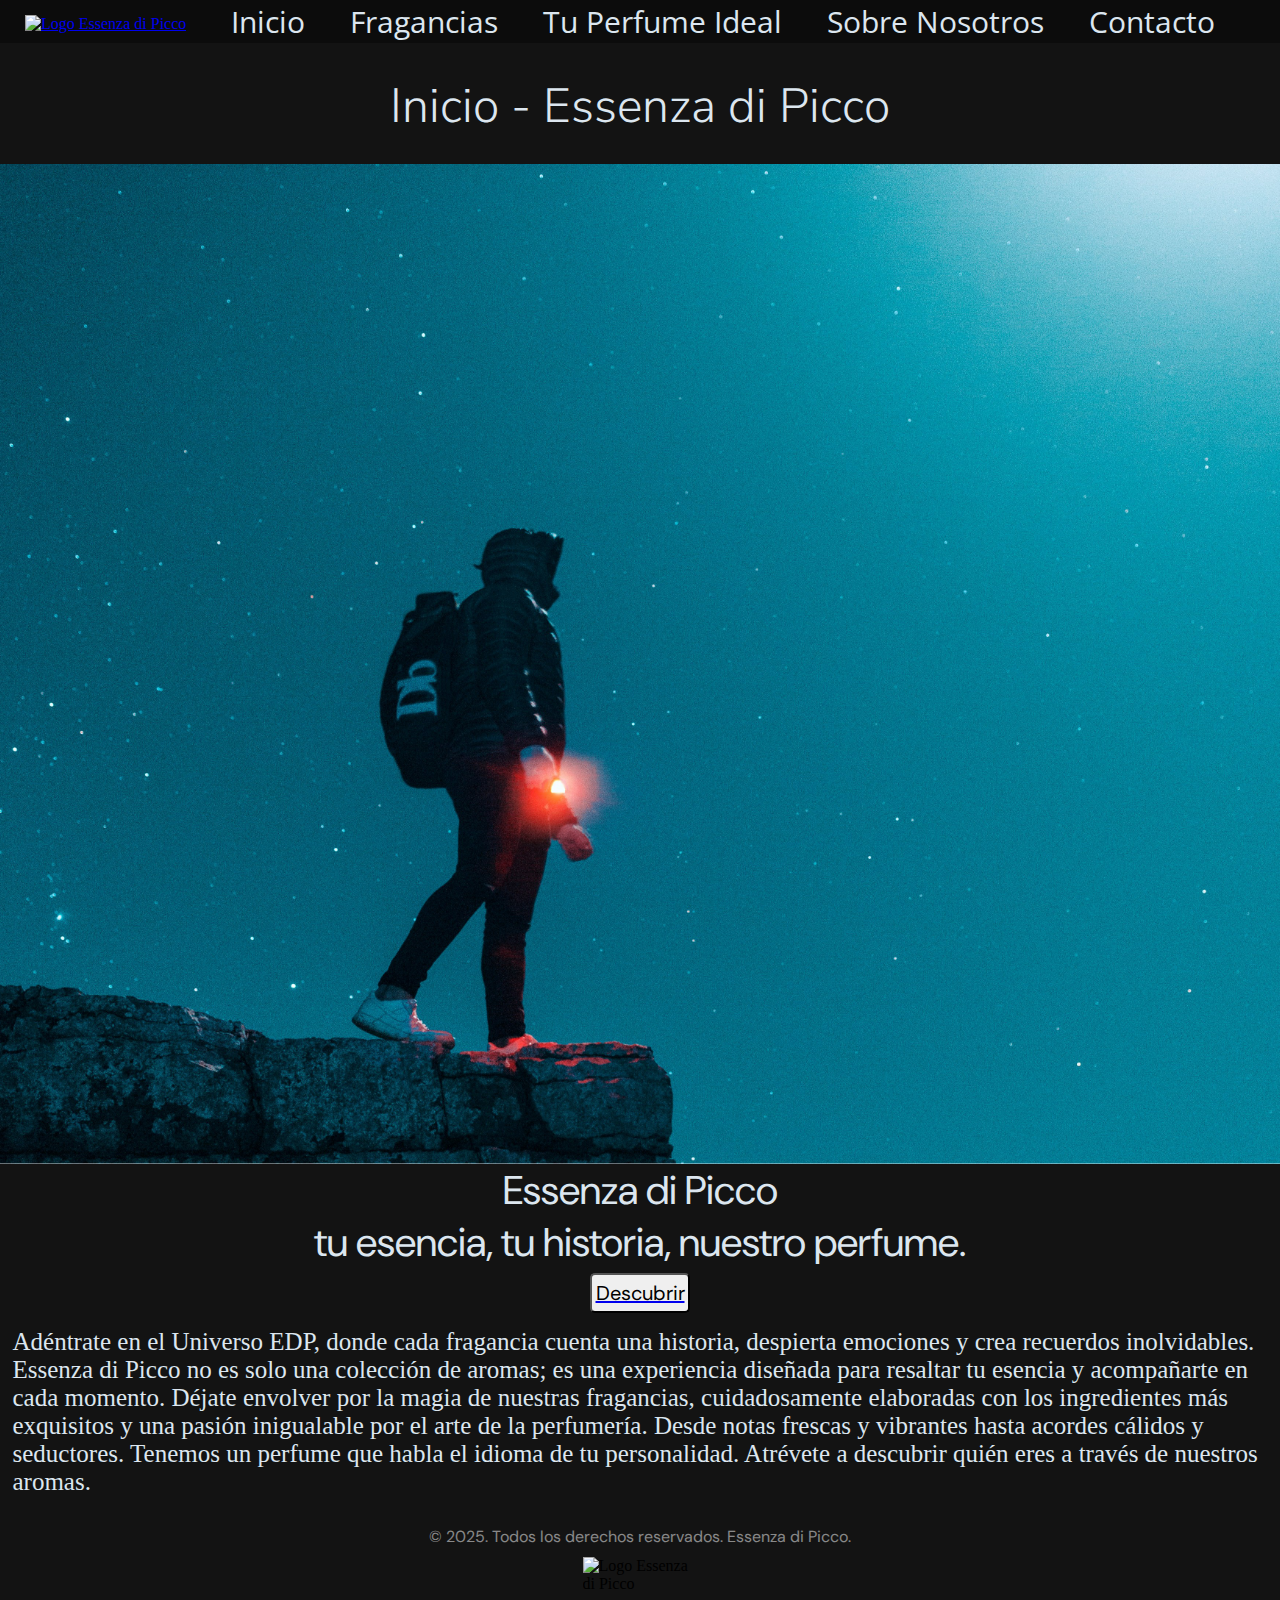
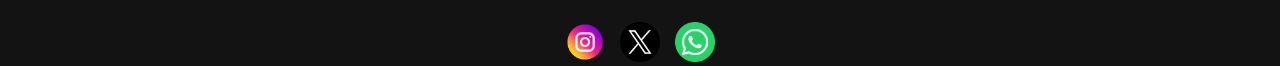
==== index.html @ 753be373 "Primer commit para comenzar a trabajar con Git y GitHub" ====
<!DOCTYPE html>
<html lang="en">
<head>
    <meta charset="UTF-8">
    <meta name="viewport" content="width=device-width, initial-scale=1.0">
    <!--CSS-->
    <link rel="stylesheet" href="./styles/style.css">
    <title>Essenza di Picco - Inicio</title>
</head>

<body>
    <header>
        <a href="index.html">
            <img class="brand-logo" src="../assets/logo.png" alt="Logo Essenza di Picco">
        </a>
        <nav class="navbar">
            <ul>
                <li class="nav-li">
                    <a class="nav-link" href="index.html">Inicio</a>
                </li>
                <li class="nav-li">
                    <a class="nav-link" href="../pages/fragancias.html">Fragancias</a>
                </li>
                <li class="nav-li">
                    <a class="nav-link" href="../pages/tu-perfume-ideal.html">Tu Perfume Ideal</a>
                </li>
                <li class="nav-li">
                    <a class="nav-link" href="../pages/sobre-nosotros.html">Sobre Nosotros</a>
                </li>
                <li class="nav-li">
                    <a class="nav-link" href="../pages/contacto.html">Contacto</a>
                </li>
            </ul>
        </nav>
    </header>

    <main>
        <h1 class="h1-inicio">
            Inicio - Essenza di Picco
        </h1>
        <section class="img-container-inicio">
            <img class="img-inicio" src="../assets/aventura.JPG" alt="Persona parada sobre una piedra mirando hacia el cielo">
        </section>
        <section class="container-sobreimagen-inicio">
            <p class="parrafo-imagen">
                Essenza di Picco
            </p>
            <p class="parrafo-imagen">
                tu esencia, tu historia, nuestro perfume.
            </p>
            <a href="../pages/fragancias.html">
                <button class="boton-inicio">Descubrir</button>
            </a>
            <p class="parrafo-inicio">
                Adéntrate en el Universo EDP, donde cada fragancia cuenta una historia, despierta emociones y crea recuerdos inolvidables. Essenza di Picco no es solo una colección de aromas; es una experiencia diseñada para resaltar tu esencia y acompañarte en cada momento.
                Déjate envolver por la magia de nuestras fragancias, cuidadosamente elaboradas con los ingredientes más exquisitos y una pasión inigualable por el arte de la perfumería. Desde notas frescas y vibrantes hasta acordes cálidos y seductores. Tenemos un perfume que habla el idioma de tu personalidad.
                Atrévete a descubrir quién eres a través de nuestros aromas.
            </p>
        </section>
    </main>
    <footer>
        <p class="parrafo-footer">
            © 2025. Todos los derechos reservados. Essenza di Picco.
        </p>
        <img class="brand-logo-footer" src="./assets/logo.png" alt="Logo Essenza di Picco">
        <section class="container-logos-redes">
            <a href="https://instagram.com">
                <img class="redes-footer" src="./assets/instagram.png" alt="Logo Instagram">
            </a>
            <a href="https://x.com">
                <img class="redes-footer" src="./assets/x.png" alt="Logo X">
            </a>
            <a href="https://whatsapp.com">
                <img class="redes-footer" src="./assets/whatsapp.png" alt="Logo WhatsApp">
            </a>
        </section>
    </footer>
</body>

</html>
---- styles/style.css ----
/* Google Fonts - Open Sans */
/* font-family: "Open Sans", serif; */
@import url('https://fonts.googleapis.com/css2?family=Open+Sans:ital,wght@0,300..800;1,300..800&display=swap');

/* Google Fonts - Montserrat*/
/* font-family: "Montserrat", serif; */
@import url('https://fonts.googleapis.com/css2?family=Montserrat:ital,wght@0,100..900;1,100..900&display=swap');

/* Google Fonts - DM Sans */
/* font-family: "DM Sans", serif; */ 
@import url('https://fonts.googleapis.com/css2?family=DM+Sans:ital,opsz,wght@0,9..40,100..1000;1,9..40,100..1000&display=swap');

/* Google Fonts - Nunito Sans */
/* font-family: "Nunito Sans", serif; */
@import url('https://fonts.googleapis.com/css2?family=Nunito+Sans:ital,opsz,wght@0,6..12,200..1000;1,6..12,200..1000&display=swap');

/* Google Fonts - Alumni Sans Pinstripe Static */
/* font-family: "Alumni Sans Pinstripe", serif; */
@import url('https://fonts.googleapis.com/css2?family=Alumni+Sans+Pinstripe:ital@0;1&display=swap');

/* Google Fonts - Roboto Mono*/
/* font-family: "Roboto Mono", serif; */
@import url('https://fonts.googleapis.com/css2?family=Roboto+Mono:ital,wght@0,100..700;1,100..700&display=swap');


* {
    margin: 0;
    padding: 0;
}

.nav-li {
    list-style: none;
}

.nav-link{
    display: inline-block;
    margin-right: 20px;
    text-decoration: none;
    color:#dce6ef
    
}

body {
    background-color: #131313;
}

h1 {
    font-family: "Nunito Sans", serif;
    font-size: 48px;
    font-weight: 300;
}

.brand-logo {
    width: 180px;
    height: 75px;
    margin-top: 15px;
    margin-left: 25px;
    margin-bottom: 10px;
}

/* INICIO */

.h1-inicio {
    text-align: center;
    margin-top: 30px;
}

.img-inicio {
text-align: center;
    width: 1600px;
    height: 1000px;
    margin-top: 25px;

}

.img-container-inicio {
    display: flex;
    align-items: center;
    justify-content: center;
}

.parrafo-inicio {
    font-size: 25px;
    margin-top: 15px;
    margin-left: 25px;
    width: 100%;
    text-align: left;
}

.parrafo-imagen {
    font-family: "DM Sans", serif;
    font-size: 40px;
}

.boton-inicio {
    display: flex;
    justify-content: center;
    width: 100px;
    padding: 5px 10px;
    margin-top: 5px;
    border-radius: 5px;
    cursor: pointer;
    font-family: "DM Sans", serif;
    font-size: 20px;
}

.container-sobreimagen-inicio {
    display: flex;
    flex-direction: column;
    align-items: center;
    text-align: center;
}

.parrafo-footer {
    color:#ffffff83;
    font-family: "DM Sans", serif;
    font-size: 16px;
}


/* FRAGANCIAS */
.h1-fragancias {
    text-align: center;
    margin-top: 25px;

}

.h2-fragancias {
    font-family: "Nunito Sans", serif;
    font-size: 40px;
    margin-top: 25px;

}

.h3-fragancias {
    font-family: "Nunito Sans", serif;
    font-size: 32px;
    margin-top: 30px;

}

.h3-nombres-perfumes {
    font-family: "Roboto", serif;
    font-style: italic;
    font-size: 32px;
    margin-top: 15px;

}

.p-fragancias {
    font-size: 24px;
    margin-top: 5px;
}

.container-texto-fragancias {
    display: flex;
    flex-direction: column;
    margin-left: 15px;
}

.flyer-fragancias{
    height: 800px;
    width: 500px;
}
.img-perfume {
    height: 500px;
    width: 400px;

}

.container-img-fragancias{
    display: flex;
    flex-direction: row;
    justify-content: center;
    align-items: center;
    margin-top: 35px;
    gap: 10px;
}

/* SOBRE NOSOTROS */
.img-sobre-nosotros {
    height: 400px;
    width: 500px;
}

.h-sobre-nosotros {
    font-family: "Alumni Sans Pinstripe", serif;
    font-size: 48px;
    font-weight: 600;
}

.p-sobre-nosotros {
    font-family: "Roboto Mono", serif;
    font-size: 24px;
}

.container-sobre-nosotros {
    display: flex;
    flex-direction: row;
    justify-content: space-around;
    /* border: 1px solid blue; */
    margin-top: 200px;

}

.container2-sobre-nosotros {
    display: flex;
    flex-direction: column;
    width: 800px;
    justify-content: center;
    /* border: 1px solid red; */
    }

/* TU PERFUME IDEAL */
.img-perfume-ideal {
    height: 450px;
    width: 700px;
}

.h-perfume-ideal {
    font-family: "DM Sans", serif;
}

.form-perfume-ideal {
    font-family: "Open Sans", serif;
    font-size: 20px;
}

.boton-perfume-ideal {
    font-family: "DM Sans", serif;
    font-size: 28px;
}

/* CONTACTO */

.h1-contacto {
    font-size: 32px;
    font-family: "Open Sans", serif;
    font-weight: 400;
    margin-top: 15px;
    margin-bottom: 20px;
}

.form-contacto {
    display: flex;
    flex-direction: column;
    align-items: center;
    gap: 15px;
    font-family: "Open Sans", serif;
    font-size: 28px;
}

.input-form-contacto {
    display: inline-block;
    margin-top: 1px;
    width: 100%;
    font-size: 20px;
}

.boton-form-contacto {
    font-family: "DM Sans", serif;
    font-size: 24px;
    width: 400px;
    padding: 5px 10px;
    margin-top: 10px;
    border-radius: 5px;
    cursor: pointer;
}

.container {
    display: flex;
    flex-direction: column;
    justify-content: center;
    align-items: left;
    width: 1000px;
}

/* -- */

.redes-footer {
    width: 40px;
    height: 40px;
}

footer {
    display: flex;
    flex-direction: column;
    justify-content: center;
    align-items: center;
    margin-top: 30px;
}

.brand-logo-footer {
    margin-top: 10px;
    margin-bottom: 15px;
    width: 115px;
    height: 50px;
}


.container-logos-redes {
    display: flex;
    flex-direction: row;
    gap: 15px;
}

header {
    display: flex;
    justify-content: center;
    width: 100%;
    background-color: #0c0c0c;
    /* border: 2px solid blue; */

}

.navbar {
    flex: 1;
    display: flex;
    flex-direction: row;
    justify-content: center;
    font-family: "Open Sans", serif;
    font-size: 30px;
    /* border: 2px solid white; */
}

.navbar ul {
    display: flex;
    flex-direction: row;
    justify-content: center;
    align-items: center;
    padding: 0;
    margin: 0;
    gap: 25px;
    /* border: 2px solid red; */
}

main {
    color: #dce6ef;
}

/* .img-container {
    display: flex;
    align-items: center;
    gap: 10px;
} */
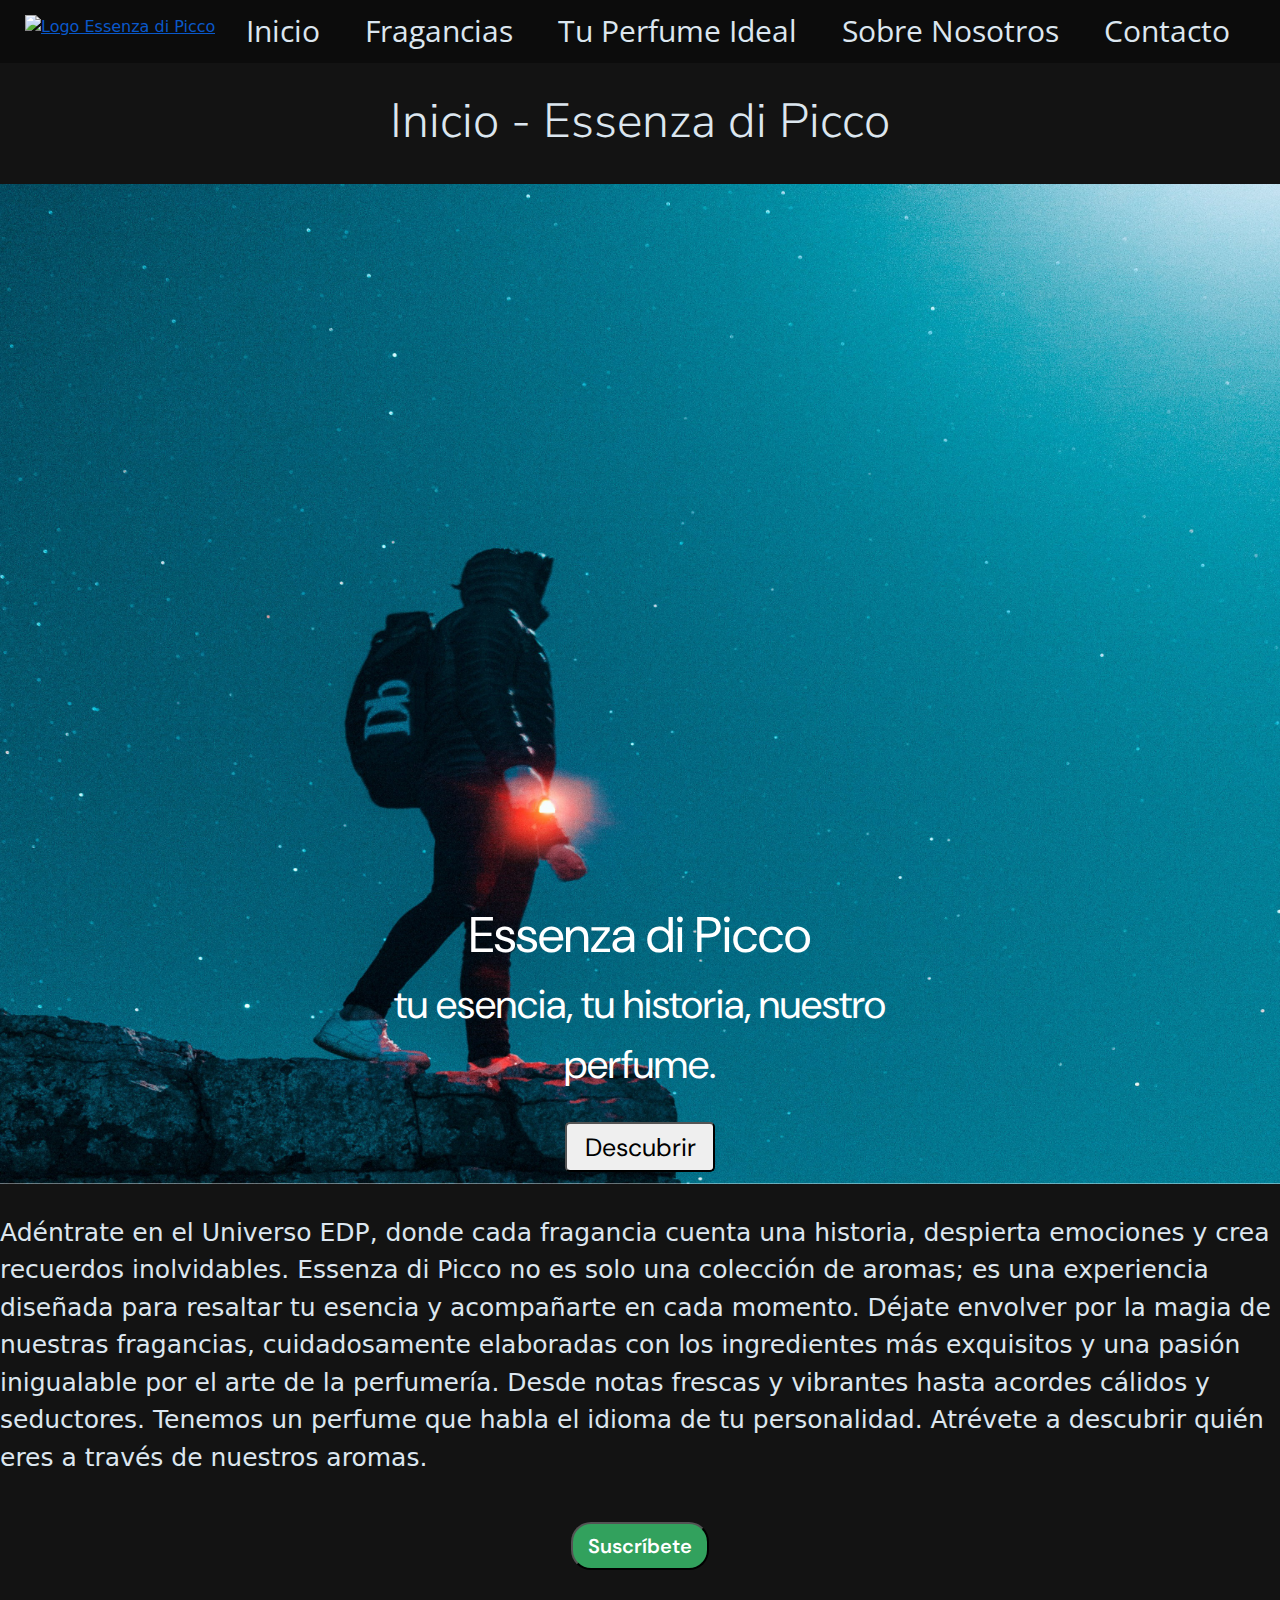
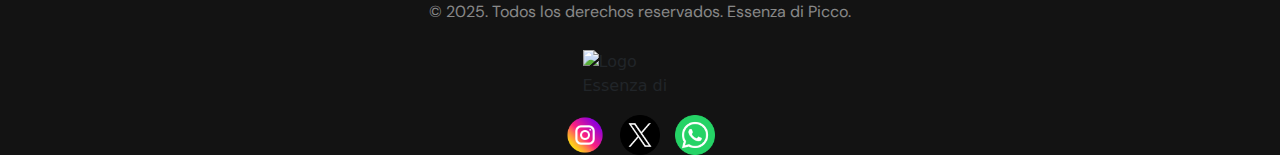
==== commit 1b3ef8f5: "Acomodé el formulario de Contacto. Corregí detalles en Inicio. Vinculé Bootstrap y agregué component" ====
--- a/index.html
+++ b/index.html
@@ -3,6 +3,8 @@
 <head>
     <meta charset="UTF-8">
     <meta name="viewport" content="width=device-width, initial-scale=1.0">
+    <!-- BOOTSTRAP -->
+    <link href="https://cdn.jsdelivr.net/npm/bootstrap@5.3.3/dist/css/bootstrap.min.css" rel="stylesheet" integrity="sha384-QWTKZyjpPEjISv5WaRU9OFeRpok6YctnYmDr5pNlyT2bRjXh0JMhjY6hW+ALEwIH" crossorigin="anonymous">
     <!--CSS-->
     <link rel="stylesheet" href="./styles/style.css">
     <title>Essenza di Picco - Inicio</title>
@@ -13,7 +15,7 @@
         <a href="index.html">
             <img class="brand-logo" src="../assets/logo.png" alt="Logo Essenza di Picco">
         </a>
-        <nav class="navbar">
+        <nav class="navbar nav-underline">
             <ul>
                 <li class="nav-li">
                     <a class="nav-link" href="index.html">Inicio</a>
@@ -35,17 +37,16 @@
     </header>
 
     <main>
+        
         <h1 class="h1-inicio">
             Inicio - Essenza di Picco
         </h1>
         <section class="img-container-inicio">
             <img class="img-inicio" src="../assets/aventura.JPG" alt="Persona parada sobre una piedra mirando hacia el cielo">
-        </section>
-        <section class="container-sobreimagen-inicio">
-            <p class="parrafo-imagen">
+            <p class="parrafo1-imagen">
                 Essenza di Picco
             </p>
-            <p class="parrafo-imagen">
+            <p class="parrafo2-imagen">
                 tu esencia, tu historia, nuestro perfume.
             </p>
             <a href="../pages/fragancias.html">
@@ -56,6 +57,31 @@
                 Déjate envolver por la magia de nuestras fragancias, cuidadosamente elaboradas con los ingredientes más exquisitos y una pasión inigualable por el arte de la perfumería. Desde notas frescas y vibrantes hasta acordes cálidos y seductores. Tenemos un perfume que habla el idioma de tu personalidad.
                 Atrévete a descubrir quién eres a través de nuestros aromas.
             </p>
+            
+            <button type="button" class="btn-propio-inicio" data-bs-toggle="modal" data-bs-target="#exampleModal" data-bs-whatever="@mdo">Suscríbete</button>
+            <div class="modal fade" id="exampleModal" tabindex="-1" aria-labelledby="exampleModalLabel" aria-hidden="true">
+            <div class="modal-dialog">
+                <div class="modal-content">
+                <div class="modal-header">
+                    <h1 class="modal-title-propio fs-5" id="exampleModalLabel">¿Quieres estar al tanto de las novedades?</h1>
+                    <button type="button" class="btn-close" data-bs-dismiss="modal" aria-label="Close"></button>
+                </div>
+                <div class="modal-body-propio">
+                    <form>
+                    <div class="mb-3">
+                        <label for="recipient-name" class="col-form-label">Introduce tu e-mail:</label>
+                        <input type="email" class="form-control" id="recipient-name" placeholder="E-mail">
+                    </div>
+                    </form>
+                </div>
+                <div class="modal-footer">
+                    <button type="button" class="btn-propio-inicio secundario" data-bs-dismiss="modal">Cancelar</button>
+                    <button type="button" class="btn-propio-inicio">Enviar</button>
+                </div>
+                </div>
+            </div>
+            </div>
+
         </section>
     </main>
     <footer>
@@ -75,6 +101,9 @@
             </a>
         </section>
     </footer>
+
+    <!-- BOOTSTRAP JS -->
+    <script src="https://cdn.jsdelivr.net/npm/bootstrap@5.3.3/dist/js/bootstrap.bundle.min.js" integrity="sha384-YvpcrYf0tY3lHB60NNkmXc5s9fDVZLESaAA55NDzOxhy9GkcIdslK1eN7N6jIeHz" crossorigin="anonymous"></script>
 </body>
 
 </html>--- a/styles/style.css
+++ b/styles/style.css
@@ -37,8 +37,11 @@
     display: inline-block;
     margin-right: 20px;
     text-decoration: none;
-    color:#dce6ef
-    
+    color:#dce6ef;
+}
+
+.nav-link:hover{
+    color: #ffffff83;
 }
 
 body {
@@ -67,42 +70,87 @@
 }
 
 .img-inicio {
-text-align: center;
+    text-align: center;
     width: 1600px;
     height: 1000px;
     margin-top: 25px;
-
 }
 
 .img-container-inicio {
     display: flex;
-    align-items: center;
-    justify-content: center;
+    flex-direction: column;
+    position: relative;
+    align-items: center;
+    justify-content: center;
+    text-align: center;
+    width: 100%;
+    max-width: 1600px;
+    margin: 0 auto;
 }
 
 .parrafo-inicio {
     font-size: 25px;
-    margin-top: 15px;
-    margin-left: 25px;
+    margin-top: 30px;
+    /* margin-left: 25px; */
     width: 100%;
     text-align: left;
 }
 
-.parrafo-imagen {
+.parrafo1-imagen {
+    font-family: "DM Sans", serif;
+    font-size: 50px;
+    position: absolute;
+    top: 55%;
+    left: 50%;
+    transform: translate(-50%, -50%);
+    color:#ffffff;
+    text-align: center;
+}
+
+.parrafo2-imagen {
     font-family: "DM Sans", serif;
     font-size: 40px;
+    position: absolute;
+    top: 62%;
+    left: 50%;
+    transform: translate(-50%, -50%);
+    color:#ffffff;
+    text-align: center;
 }
 
 .boton-inicio {
     display: flex;
     justify-content: center;
-    width: 100px;
-    padding: 5px 10px;
-    margin-top: 5px;
+    width: 150px;
+    height: 50px;
+    padding: 5px 15px;
     border-radius: 5px;
     cursor: pointer;
     font-family: "DM Sans", serif;
+    font-size: 25px;
+    position: absolute;
+    top: 70%;
+    left: 50%;
+    transform: translate(-50%, -50%);
+}
+
+.btn-propio-inicio{
+    font-family: "DM Sans", serif;
     font-size: 20px;
+    font-weight: 600;
+    color: rgb(255, 255, 255);
+    margin-top: 30px;
+    padding: 7px 15px;
+    border-radius: 20px;
+    background-color: rgb(50, 161, 93);
+}
+
+.btn-propio-inicio.secundario {
+    background-color: #8b8b8b;
+}
+
+.boton-inicio:hover {
+    background-color: rgb(201, 201, 201);
 }
 
 .container-sobreimagen-inicio {
@@ -149,6 +197,7 @@
 }
 
 .p-fragancias {
+    font-family: "Montserrat", serif;
     font-size: 24px;
     margin-top: 5px;
 }
@@ -167,6 +216,25 @@
     height: 500px;
     width: 400px;
 
+}
+
+.accordion-header button {
+    background-color: #1a1a1aef !important;
+    color:#ffffff !important;
+    border: none;
+}
+
+.accordion-header button:focus {
+    box-shadow: none;
+}
+
+.accordion-item {
+    border: 3px black solid;
+}
+
+.accordion-body {
+    background-color: #000; 
+    color:#dce6ef;
 }
 
 .container-img-fragancias{
@@ -188,18 +256,19 @@
     font-family: "Alumni Sans Pinstripe", serif;
     font-size: 48px;
     font-weight: 600;
+    padding-left: 10px;
 }
 
 .p-sobre-nosotros {
     font-family: "Roboto Mono", serif;
     font-size: 24px;
+    padding-left: 10px;
 }
 
 .container-sobre-nosotros {
     display: flex;
     flex-direction: row;
     justify-content: space-around;
-    /* border: 1px solid blue; */
     margin-top: 200px;
 
 }
@@ -209,17 +278,84 @@
     flex-direction: column;
     width: 800px;
     justify-content: center;
-    /* border: 1px solid red; */
-    }
+}
+
+.card-propia-sobrenosotros {
+    border: none;
+}
+
 
 /* TU PERFUME IDEAL */
 .img-perfume-ideal {
     height: 450px;
     width: 700px;
+    margin-top: 70px;
+;}
+
+.img-container-perfumeideal {
+    text-align: center;
+}
+
+.grid-container {
+    display: grid;
+    grid-template-columns: 1fr 1fr;
+    grid-template-rows: auto;
+    grid-template-areas: 
+        "preguntas mensaje";
+    gap: 20px;
+    margin-left: 10px;
+}
+
+.preguntas {
+    display: flex;
+    flex-direction: column;
+    grid-area: preguntas;
+    font-size: 32px;
+    padding-left: 10px;
+}
+
+.opciones {
+    display: flex;
+    flex-direction: row;
+    gap: 10px;
+    align-items: center;
+    font-size: 28px;
+    margin-top: 5px;
+    margin-bottom: 10px;
+}
+
+.mensaje {
+    display: flex;
+    flex-direction: column;
+    grid-area: mensaje;
+    font-family: "Open Sans", serif;
+    font-size: 28px;
+    justify-content: center;
+    align-items: center;
+}
+
+.textarea {
+    width: 100%;
+    height: 100%;
+    font-size: 20px;
+    background-color: #1a1a1a;
+    color: #dce6ef;
+}
+
+.pregunta-textarea {
+    display: flex;
+    flex-direction: column;
+    justify-content: left;
+    gap: 10px;    
+}
+
+.checkbox:hover {
+    cursor: pointer;
 }
 
 .h-perfume-ideal {
     font-family: "DM Sans", serif;
+    margin: 15px 10px 10px 10px;
 }
 
 .form-perfume-ideal {
@@ -228,8 +364,35 @@
 }
 
 .boton-perfume-ideal {
+    margin: 30px;
     font-family: "DM Sans", serif;
     font-size: 28px;
+    width: 20%;
+    border-radius: 5px;
+    cursor: pointer;
+}
+
+.boton-perfume-ideal:hover {
+    background-color: rgb(201, 201, 201);
+}
+
+.bg-card-propio {
+    background-color: #1f1f1ffd;
+    color: #dce6ef;
+}
+
+.card-propia {
+    border: 2px solid gray;
+    border-radius: 1px;
+}
+
+.input-form-perfume-ideal {
+    display: flex;
+    flex-direction: column;
+    margin-top: 10px;
+    width: 100%;
+    font-size: 20px;
+    align-items: center;
 }
 
 /* CONTACTO */
@@ -268,12 +431,38 @@
     cursor: pointer;
 }
 
+.boton-form-contacto:hover {
+    background-color: rgb(201, 201, 201);
+}
+
 .container {
     display: flex;
     flex-direction: column;
     justify-content: center;
     align-items: left;
     width: 1000px;
+}
+
+.modal-title-propio{
+    font-family: "Open Sans", serif;
+    color: black;
+}
+
+.modal-body-propio {
+    font-family: "Open Sans", serif;
+    font-size: 20px;
+    font-weight: 100;
+    color: black;
+    padding-left: 5px;
+}
+.btn-propio{
+    font-family: "Open Sans", serif;
+    font-size: 15px;
+    font-weight: 400;
+    color: rgb(255, 255, 255);
+    padding: 7px;
+    border-radius: 5px;
+    background-color: rgb(0, 0, 0);
 }
 
 /* -- */
@@ -310,8 +499,6 @@
     justify-content: center;
     width: 100%;
     background-color: #0c0c0c;
-    /* border: 2px solid blue; */
-
 }
 
 .navbar {
@@ -321,7 +508,6 @@
     justify-content: center;
     font-family: "Open Sans", serif;
     font-size: 30px;
-    /* border: 2px solid white; */
 }
 
 .navbar ul {
@@ -332,17 +518,9 @@
     padding: 0;
     margin: 0;
     gap: 25px;
-    /* border: 2px solid red; */
 }
 
 main {
     color: #dce6ef;
 }
 
-/* .img-container {
-    display: flex;
-    align-items: center;
-    gap: 10px;
-} */
-
-
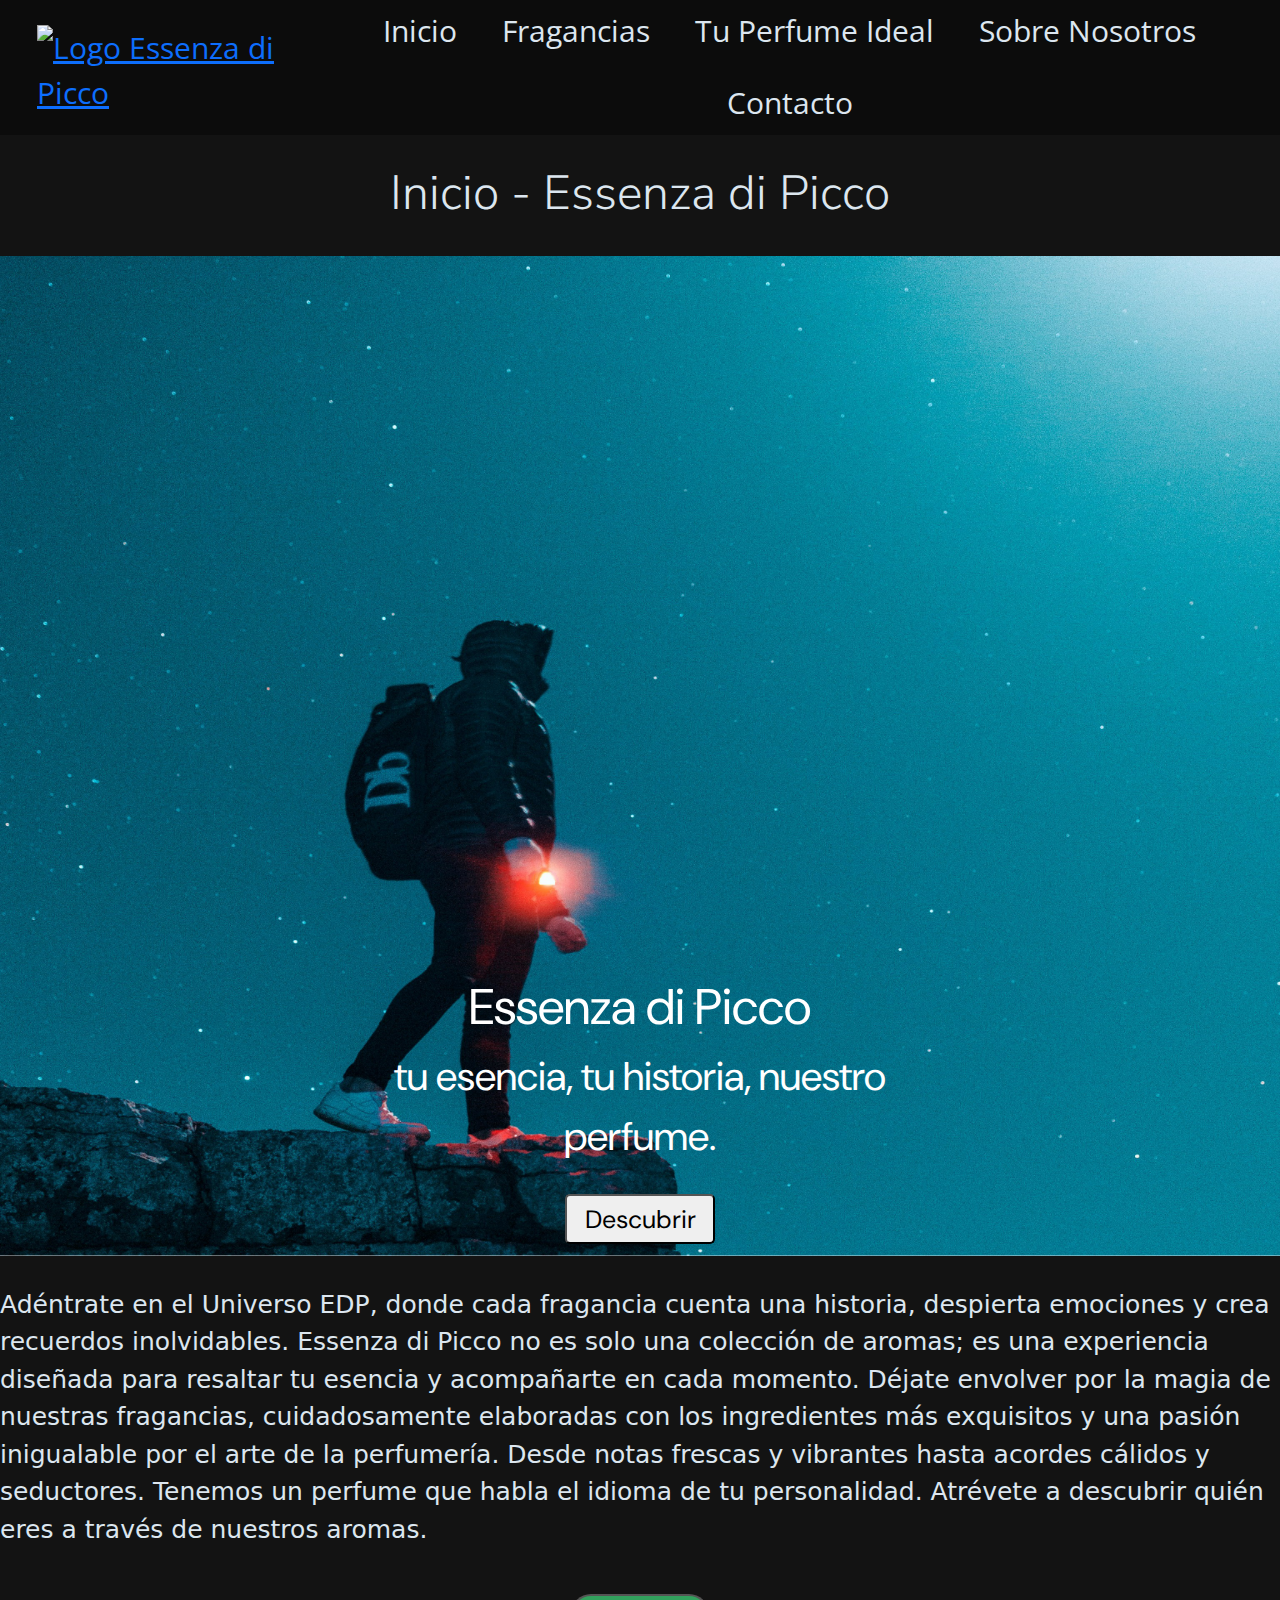
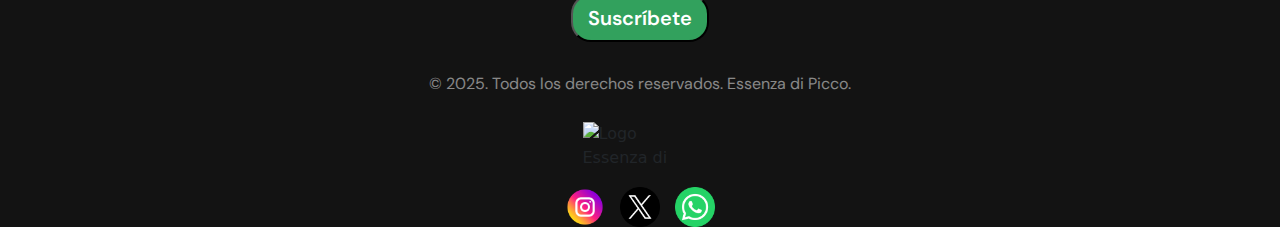
==== commit 777b8d52: "Hice responsivas las páginas de Contacto y Sobre Nosotros. Modifiqué la Navbar para que en mobile te" ====
--- a/index.html
+++ b/index.html
@@ -12,27 +12,35 @@
 
 <body>
     <header>
-        <a href="index.html">
-            <img class="brand-logo" src="../assets/logo.png" alt="Logo Essenza di Picco">
-        </a>
-        <nav class="navbar nav-underline">
-            <ul>
-                <li class="nav-li">
-                    <a class="nav-link" href="index.html">Inicio</a>
-                </li>
-                <li class="nav-li">
-                    <a class="nav-link" href="../pages/fragancias.html">Fragancias</a>
-                </li>
-                <li class="nav-li">
-                    <a class="nav-link" href="../pages/tu-perfume-ideal.html">Tu Perfume Ideal</a>
-                </li>
-                <li class="nav-li">
-                    <a class="nav-link" href="../pages/sobre-nosotros.html">Sobre Nosotros</a>
-                </li>
-                <li class="nav-li">
-                    <a class="nav-link" href="../pages/contacto.html">Contacto</a>
-                </li>
-            </ul>
+        <nav class="navbar navbar-expand-lg nav-underline">
+            <div class="container-fluid">
+                <a href="./index.html">
+                    <img class="brand-logo" src="../assets/logo.png" alt="Logo Essenza di Picco">
+                </a>
+                <button class="navbar-toggler" type="button" data-bs-toggle="collapse" data-bs-target="#navbarSupportedContent" 
+                aria-controls="navbarSupportedContent" aria-expanded="false" aria-label="Toggle navigation">
+                <img class="hamburguesa-logo" src="../assets/hamburguesa.png" alt="Menú hamburguesa">
+                </button>
+                <div class="collapse navbar-collapse" id="navbarSupportedContent">
+                    <ul class="navbar ul ms-auto">
+                        <li class="nav-li">
+                            <a class="nav-link" href="./index.html">Inicio</a>
+                        </li>
+                        <li class="nav-li">
+                            <a class="nav-link" href="./pages/fragancias.html">Fragancias</a>
+                        </li>
+                        <li class="nav-li">
+                            <a class="nav-link" href="./pages/tu-perfume-ideal.html">Tu Perfume Ideal</a>
+                        </li>
+                        <li class="nav-li">
+                            <a class="nav-link" href="./pages/sobre-nosotros.html">Sobre Nosotros</a>
+                        </li>
+                        <li class="nav-li">
+                            <a class="nav-link" href="./pages/contacto.html">Contacto</a>
+                        </li>
+                    </ul>
+                </div>
+            </div>
         </nav>
     </header>
 
@@ -42,14 +50,14 @@
             Inicio - Essenza di Picco
         </h1>
         <section class="img-container-inicio">
-            <img class="img-inicio" src="../assets/aventura.JPG" alt="Persona parada sobre una piedra mirando hacia el cielo">
+            <img class="img-inicio" src="./assets/aventura.JPG" alt="Persona parada sobre una piedra mirando hacia el cielo">
             <p class="parrafo1-imagen">
                 Essenza di Picco
             </p>
             <p class="parrafo2-imagen">
                 tu esencia, tu historia, nuestro perfume.
             </p>
-            <a href="../pages/fragancias.html">
+            <a href="./pages/fragancias.html">
                 <button class="boton-inicio">Descubrir</button>
             </a>
             <p class="parrafo-inicio">
--- a/styles/style.css
+++ b/styles/style.css
@@ -27,6 +27,11 @@
 * {
     margin: 0;
     padding: 0;
+    box-sizing: border-box;
+}
+
+body {
+    overflow-x: hidden;
 }
 
 .nav-li {
@@ -60,6 +65,11 @@
     margin-top: 15px;
     margin-left: 25px;
     margin-bottom: 10px;
+}
+
+.hamburguesa-logo {
+    width: 60px;
+    height: 60px;
 }
 
 /* INICIO */
@@ -290,7 +300,7 @@
     height: 450px;
     width: 700px;
     margin-top: 70px;
-;}
+}
 
 .img-container-perfumeideal {
     text-align: center;
@@ -524,3 +534,111 @@
     color: #dce6ef;
 }
 
+/* Media Queries */
+@media (max-width: 767px) {
+
+/* SOBRE NOSOTROS */
+    .container-sobre-nosotros {
+        display: flex;
+        flex-direction: column !important;
+        justify-content: center !important;
+        align-items: center !important;
+        margin-top: 50px !important;
+        padding: 0;
+        width: 100%;
+    }
+
+    .container2-sobre-nosotros {
+        order: 1 !important;
+        display: flex;
+        justify-content: center;
+        align-items: center;
+        text-align: center;
+        margin-bottom: 20px;
+        width: 100% !important;
+        margin: 0;
+    }
+
+    .img-sobre-nosotros {
+        order: 2 !important;
+        max-width: 90%;
+        height: auto;
+        margin-top: 1rem;
+        margin-left: auto;
+        margin-right: auto;
+    }
+
+    .h-sobre-nosotros, .p-sobre-nosotros{
+        margin: 0;
+        width: 100%;
+        text-align: center !important;
+    }
+
+    .card-propia-sobrenosotros {
+        width: 100%;
+        margin: 0;
+    }
+
+/* CONTACTO */
+
+    .form-contacto {
+        padding: 0 20px;
+    }
+
+    .container {
+        width: 100%;
+        padding: 0 10px;
+    }
+
+    .input-form-contacto {
+        width: 100%;
+    }
+
+    .boton-form-contacto {
+        width: 100%;
+    }
+
+    .h1-contacto {
+        text-align: center;
+    }
+
+    .modal-dialog {
+        margin: 1rem;
+    }
+    
+    .container label {
+        text-align: left;
+        width: 100%;
+    }
+
+/* NAVBAR */
+.navbar-nav {
+    flex-direction: column !important;
+    align-items: right !important;
+}
+
+  /* Espacio entre elementos */
+.navbar-nav .nav-li {
+    margin-bottom: 0.5rem;
+}
+
+.navbar-nav .nav-link {
+    width: 100%;
+    text-align: center;
+}
+
+.navbar ul {
+    display: flex;
+    flex-direction: column;
+    justify-content: center;
+    align-items: center;
+    padding: 0;
+    margin-top: 20px 20px;
+    gap: 10px;
+}
+}
+
+
+
+
+
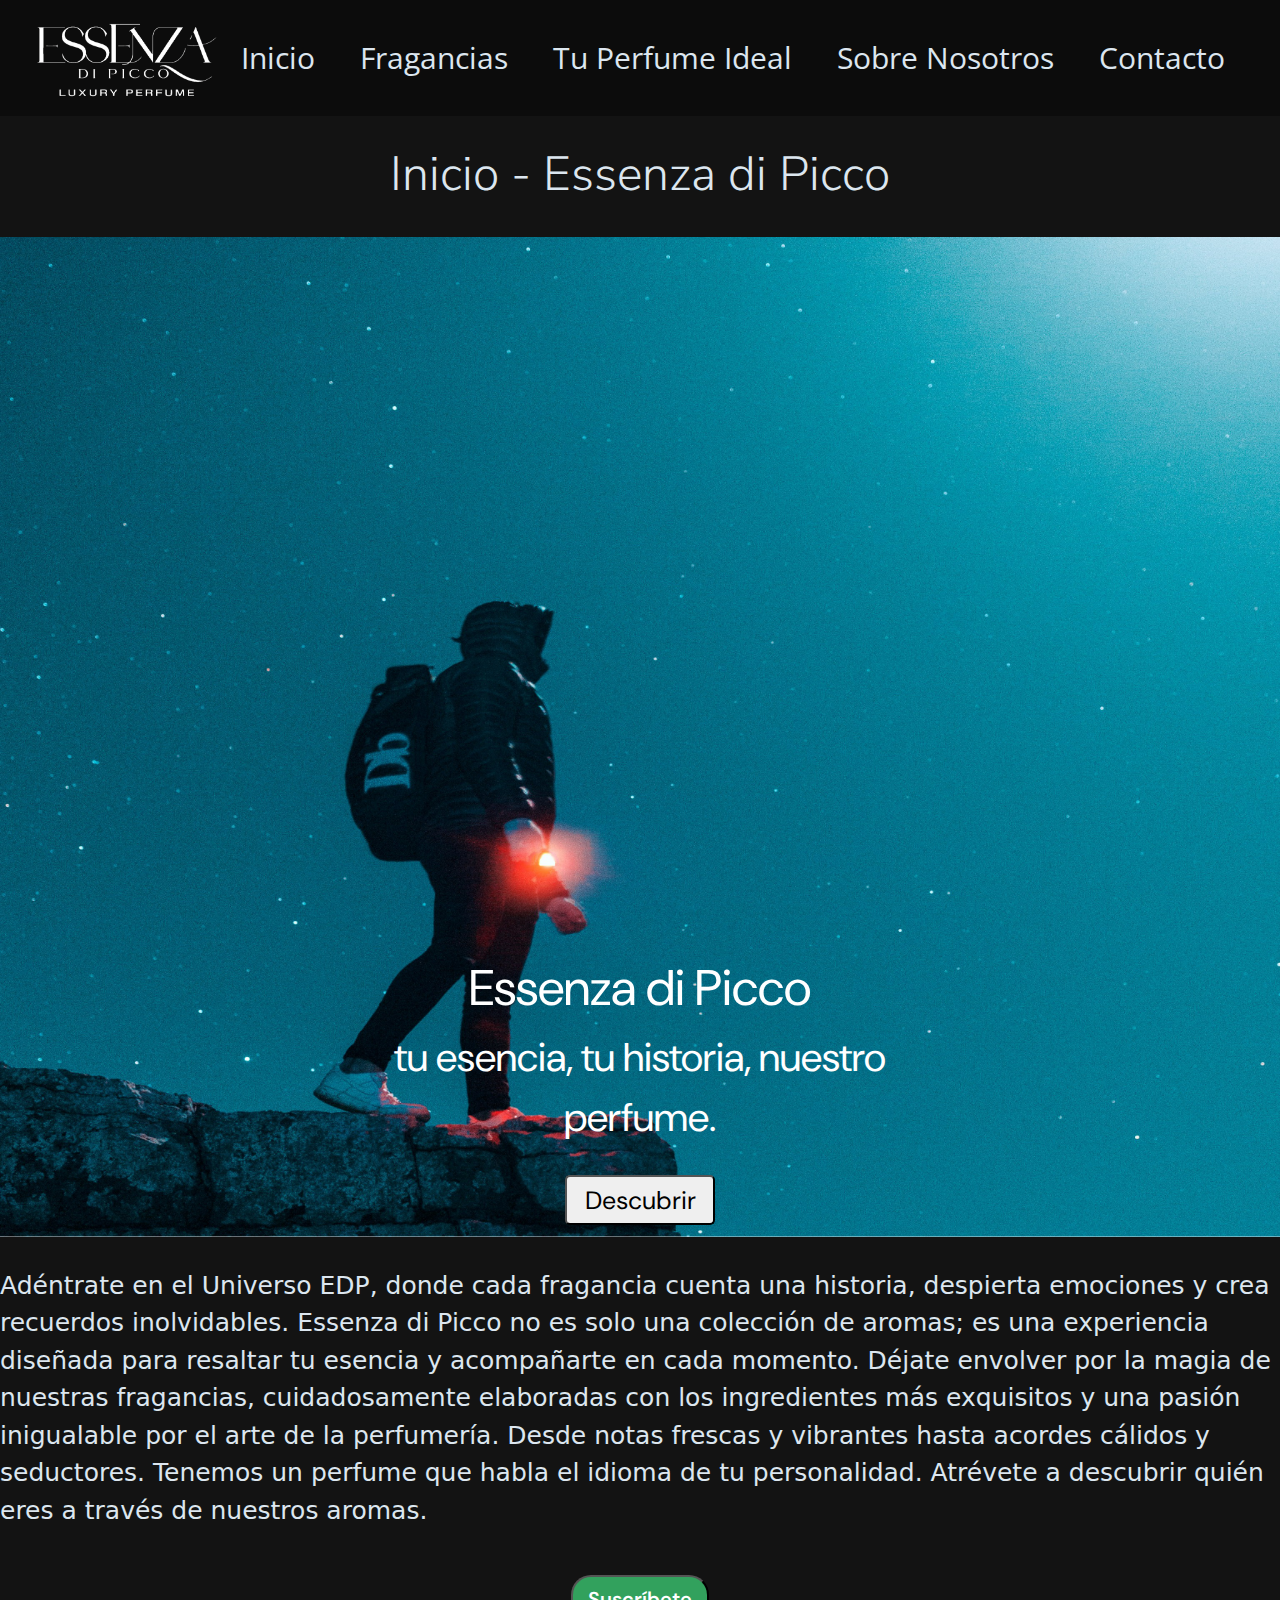
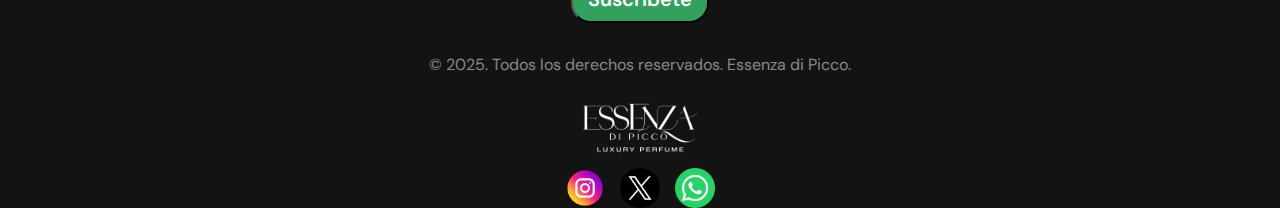
==== commit 7c1379ab: "Arreglé rutas incorrectas. Eliminé código comentado que no se utilizaba" ====
--- a/index.html
+++ b/index.html
@@ -15,11 +15,11 @@
         <nav class="navbar navbar-expand-lg nav-underline">
             <div class="container-fluid">
                 <a href="./index.html">
-                    <img class="brand-logo" src="../assets/logo.png" alt="Logo Essenza di Picco">
+                    <img class="brand-logo" src="./assets/logo.PNG" alt="Logo Essenza di Picco">
                 </a>
                 <button class="navbar-toggler" type="button" data-bs-toggle="collapse" data-bs-target="#navbarSupportedContent" 
                 aria-controls="navbarSupportedContent" aria-expanded="false" aria-label="Toggle navigation">
-                <img class="hamburguesa-logo" src="../assets/hamburguesa.png" alt="Menú hamburguesa">
+                <img class="hamburguesa-logo" src="./assets/hamburguesa.png" alt="Menú hamburguesa">
                 </button>
                 <div class="collapse navbar-collapse" id="navbarSupportedContent">
                     <ul class="navbar ul ms-auto">
@@ -96,7 +96,7 @@
         <p class="parrafo-footer">
             © 2025. Todos los derechos reservados. Essenza di Picco.
         </p>
-        <img class="brand-logo-footer" src="./assets/logo.png" alt="Logo Essenza di Picco">
+        <img class="brand-logo-footer" src="./assets/logo.PNG" alt="Logo Essenza di Picco">
         <section class="container-logos-redes">
             <a href="https://instagram.com">
                 <img class="redes-footer" src="./assets/instagram.png" alt="Logo Instagram">
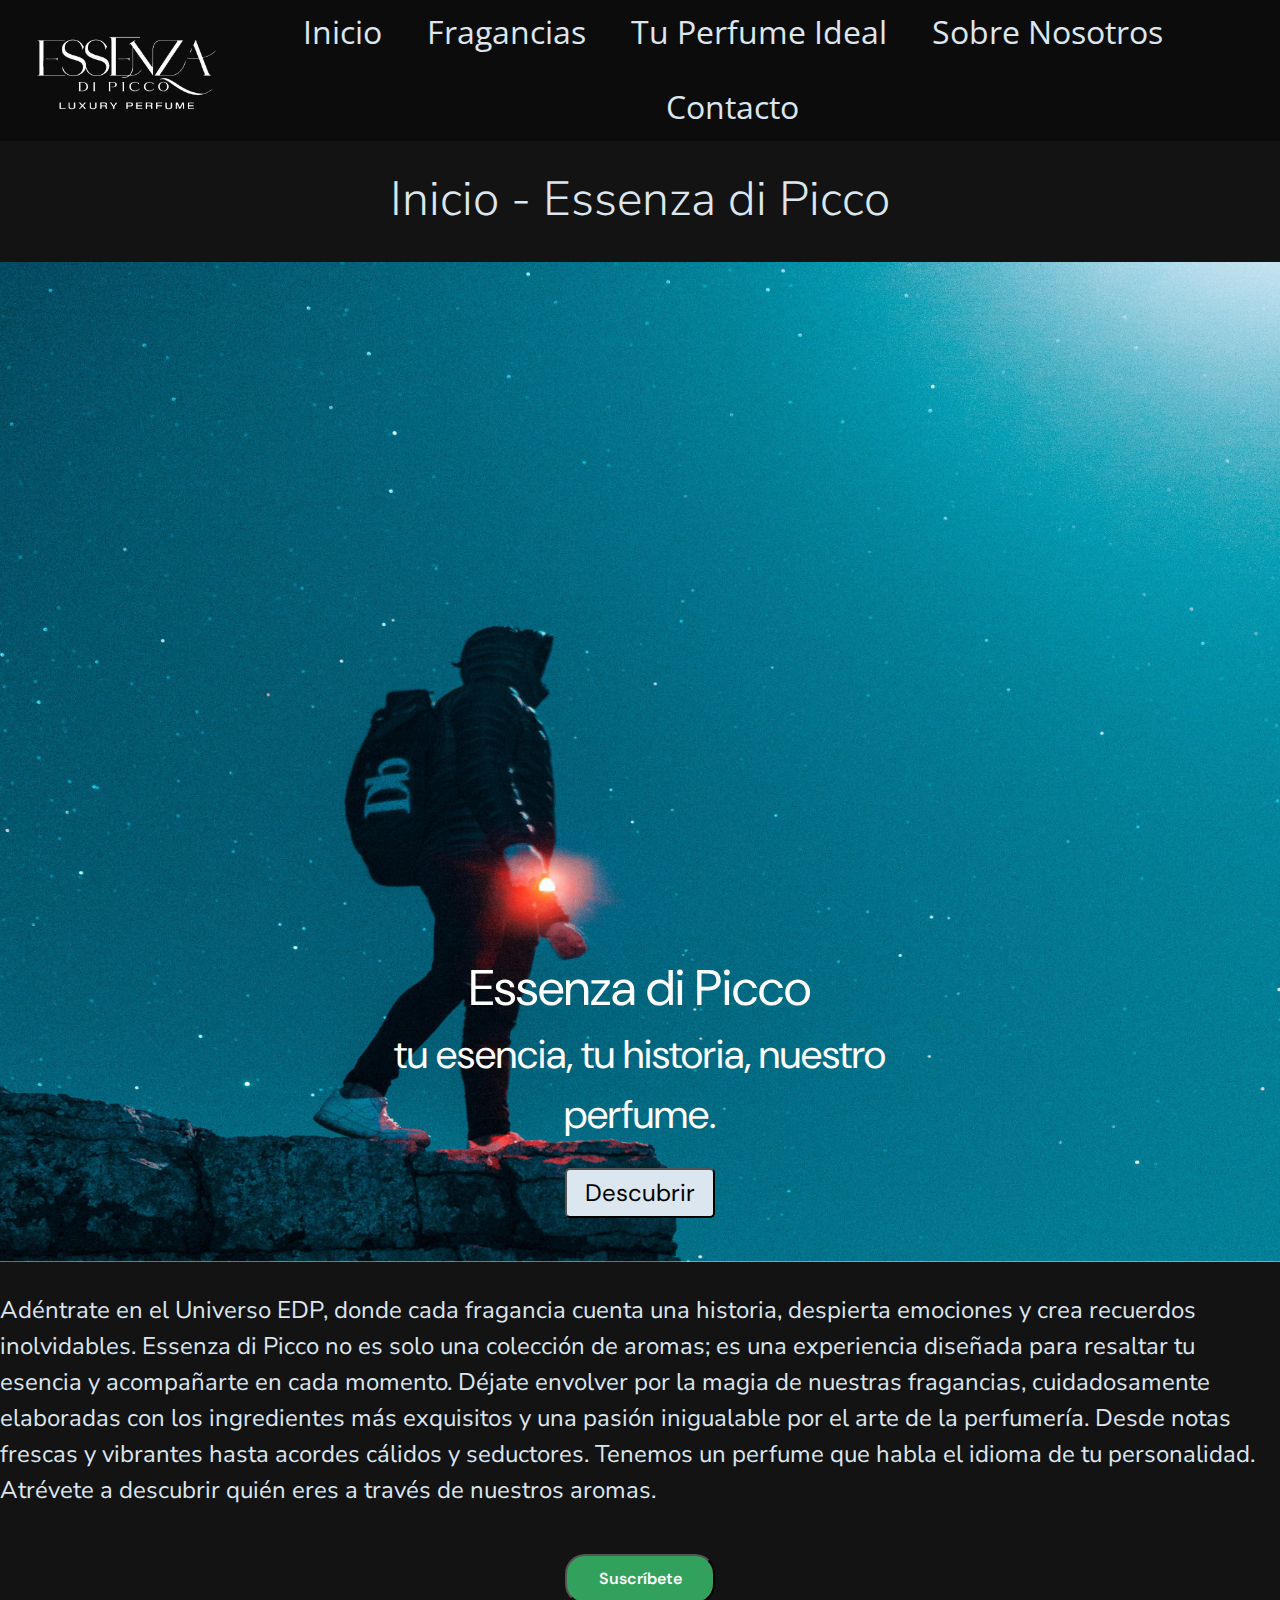
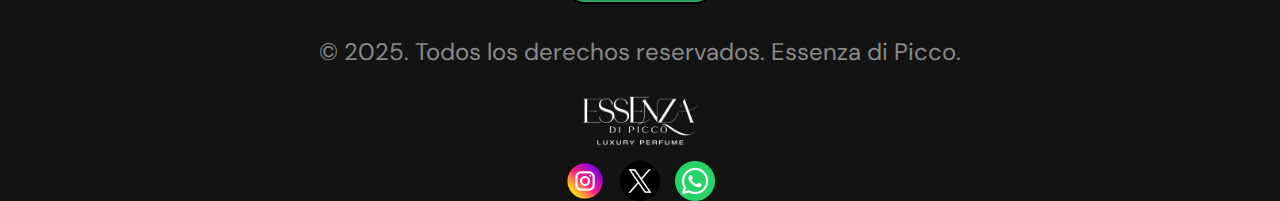
==== commit 2f646efa: "Pasé la totalidad del código CSS a SASS (a excepción de las media queries)" ====
--- a/index.html
+++ b/index.html
@@ -83,7 +83,7 @@
                     </form>
                 </div>
                 <div class="modal-footer">
-                    <button type="button" class="btn-propio-inicio secundario" data-bs-dismiss="modal">Cancelar</button>
+                    <button type="button" class="btn-secundario-inicio" data-bs-dismiss="modal">Cancelar</button>
                     <button type="button" class="btn-propio-inicio">Enviar</button>
                 </div>
                 </div>
--- a/styles/style.css
+++ b/styles/style.css
@@ -1,644 +1,541 @@
+@import url("https://fonts.googleapis.com/css2?family=Open+Sans:ital,wght@0,300..800;1,300..800&display=swap");
+@import url("https://fonts.googleapis.com/css2?family=Montserrat:ital,wght@0,100..900;1,100..900&display=swap");
+@import url("https://fonts.googleapis.com/css2?family=DM+Sans:ital,opsz,wght@0,9..40,100..1000;1,9..40,100..1000&display=swap");
+@import url("https://fonts.googleapis.com/css2?family=Nunito+Sans:ital,opsz,wght@0,6..12,200..1000;1,6..12,200..1000&display=swap");
+@import url("https://fonts.googleapis.com/css2?family=Alumni+Sans+Pinstripe:ital@0;1&display=swap");
+@import url("https://fonts.googleapis.com/css2?family=Roboto+Mono:ital,wght@0,100..700;1,100..700&display=swap");
+* {
+  margin: 0;
+  padding: 0;
+  box-sizing: border-box;
+}
 
 /* Google Fonts - Open Sans */
 /* font-family: "Open Sans", serif; */
-@import url('https://fonts.googleapis.com/css2?family=Open+Sans:ital,wght@0,300..800;1,300..800&display=swap');
-
 /* Google Fonts - Montserrat*/
 /* font-family: "Montserrat", serif; */
-@import url('https://fonts.googleapis.com/css2?family=Montserrat:ital,wght@0,100..900;1,100..900&display=swap');
-
 /* Google Fonts - DM Sans */
-/* font-family: "DM Sans", serif; */ 
-@import url('https://fonts.googleapis.com/css2?family=DM+Sans:ital,opsz,wght@0,9..40,100..1000;1,9..40,100..1000&display=swap');
-
+/* font-family: "DM Sans", serif; */
 /* Google Fonts - Nunito Sans */
 /* font-family: "Nunito Sans", serif; */
-@import url('https://fonts.googleapis.com/css2?family=Nunito+Sans:ital,opsz,wght@0,6..12,200..1000;1,6..12,200..1000&display=swap');
-
 /* Google Fonts - Alumni Sans Pinstripe Static */
 /* font-family: "Alumni Sans Pinstripe", serif; */
-@import url('https://fonts.googleapis.com/css2?family=Alumni+Sans+Pinstripe:ital@0;1&display=swap');
-
 /* Google Fonts - Roboto Mono*/
 /* font-family: "Roboto Mono", serif; */
-@import url('https://fonts.googleapis.com/css2?family=Roboto+Mono:ital,wght@0,100..700;1,100..700&display=swap');
-
-
-* {
-    margin: 0;
-    padding: 0;
-    box-sizing: border-box;
+.parrafo-inicio {
+  font-family: "Nunito Sans", serif;
+  font-size: 24px;
+  margin-top: 30px;
+  width: 100%;
+  text-align: left;
+}
+
+.parrafo1-imagen {
+  font-family: "DM Sans", serif;
+  font-size: 50px;
+  position: absolute;
+  top: 55%;
+  left: 50%;
+  transform: translate(-50%, -50%);
+  color: #FFFFFF;
+  text-align: center;
+}
+
+.parrafo2-imagen {
+  font-family: "DM Sans", serif;
+  font-size: 40px;
+  position: absolute;
+  top: 62%;
+  left: 50%;
+  transform: translate(-50%, -50%);
+  color: #FFFFFF;
+  text-align: center;
+}
+
+.p-fragancias {
+  font-family: "Montserrat", serif;
+  font-size: 24px;
+  margin-top: 5px;
+  margin-bottom: 50px;
+  width: 100%;
+  text-align: left;
+}
+
+.preguntas {
+  display: flex;
+  flex-direction: column;
+  grid-area: preguntas;
+  font-size: 32px;
+  padding-left: 10px;
+  background-color: #131313;
+  color: #dce6ef;
+}
+
+.opciones {
+  display: flex;
+  flex-direction: row;
+  justify-content: left;
+  align-items: center;
+  gap: 10px;
+  font-size: 32px;
+  margin-top: 5px;
+  margin-bottom: 10px;
+}
+
+.mensaje {
+  display: flex;
+  flex-direction: column;
+  justify-content: center;
+  align-items: center;
+  grid-area: mensaje;
+  font-family: "Open Sans", serif;
+  font-size: 32px;
+}
+
+.textarea {
+  width: 100%;
+  height: 100%;
+  font-size: 24px;
+  background-color: rgba(26, 26, 26, 0.937254902);
+  color: #dce6ef;
+}
+
+.pregunta-textarea {
+  display: flex;
+  flex-direction: column;
+  justify-content: center;
+  align-items: center;
+  gap: 10px;
+}
+
+.checkbox {
+  width: 20px;
+  height: 20px;
+}
+.checkbox:hover {
+  cursor: pointer;
+}
+
+.p-sobre-nosotros {
+  font-family: "Roboto Mono", serif;
+  font-size: 24px;
+  padding-left: 7px;
+  max-width: 100%;
+}
+
+.brand-logo {
+  width: 180px;
+  height: 75px;
+  margin: 15px 0 10px 25px;
+}
+
+.hamburguesa-logo {
+  width: 60px;
+  height: 60px;
+}
+
+.img-inicio {
+  width: 1600px;
+  height: 1000px;
+  margin-top: 25px;
+  text-align: center;
+}
+
+.img-perfume {
+  width: 400px;
+  height: 500px;
+}
+
+.img-texto {
+  width: 700px;
+  height: 700px;
+  border-radius: 8px;
+  max-width: 50%;
+}
+
+.img-perfume-ideal {
+  width: 700px;
+  height: 450px;
+  margin-top: 70px;
+}
+
+.img-sobre-nosotros {
+  width: 500px;
+  height: 400px;
+}
+
+.redes-footer {
+  width: 40px;
+  height: 40px;
+}
+
+.navbar {
+  display: flex;
+  flex-direction: row;
+  justify-content: center;
+  align-items: center;
+  flex: 1;
+  font-family: "Open Sans", serif;
+  font-size: 32px;
+}
+.navbar ul {
+  display: flex;
+  flex-direction: row;
+  justify-content: center;
+  align-items: center;
+  padding: 0;
+  margin: 0;
+  gap: 25px;
+}
+.navbar ul li {
+  list-style: none;
+}
+.navbar ul li a {
+  display: inline-block;
+  margin-right: 20px;
+  text-decoration: none;
+}
+.navbar ul li a:hover {
+  color: rgba(255, 255, 255, 0.5137254902);
+}
+
+.boton-inicio {
+  padding: 5px 15px;
+  background-color: #dce6ef;
+  border-radius: 5px;
+  cursor: pointer;
+  align-items: center;
+  display: flex;
+  flex-direction: row;
+  justify-content: center;
+  align-items: center;
+  width: 150px;
+  height: 50px;
+  font-family: "DM Sans", serif;
+  font-size: 24px;
+  position: absolute;
+  top: 70%;
+  left: 50%;
+  transform: translate(-50%, -50%);
+}
+.boton-inicio:hover {
+  background-color: rgb(201, 201, 201);
+}
+
+.btn-propio-inicio, .btn-secundario-inicio {
+  padding: 7px 15px;
+  background-color: rgb(50, 161, 93);
+  border-radius: 20px;
+  cursor: pointer;
+  align-items: center;
+  display: flex;
+  flex-direction: row;
+  justify-content: center;
+  align-items: center;
+  width: 150px;
+  height: 50px;
+  font-family: "DM Sans", serif;
+  color: white;
+  margin-top: 30px;
+  font-weight: 600;
+}
+.btn-propio-inicio:hover, .btn-secundario-inicio:hover {
+  background-color: rgb(14, 143, 25);
+}
+
+.btn-secundario-inicio {
+  background-color: #8b8b8b;
+}
+.btn-secundario-inicio:hover {
+  background-color: rgb(119, 119, 119);
+}
+
+.boton-perfume-ideal {
+  margin: 30px;
+  font-family: "DM Sans", serif;
+  font-size: 32px;
+  width: 20%;
+  border-radius: 5px;
+  cursor: pointer;
+}
+.boton-perfume-ideal:hover {
+  background-color: #8b8b8b;
+}
+
+.boton-form-contacto {
+  font-family: "DM Sans", serif;
+  font-size: 24px;
+  width: 400px;
+  padding: 5px 10px;
+  margin-top: 10px;
+  border-radius: 5px;
+  cursor: pointer;
+}
+.boton-form-contacto:hover {
+  background-color: #8b8b8b;
+}
+
+.btn-propio {
+  font-family: "Open Sans", serif;
+  font-size: 15px;
+  font-weight: 400;
+  color: #FFFFFF;
+  padding: 7px;
+  border-radius: 5px;
+  background-color: #000000;
+}
+
+.card-propia-sobrenosotros {
+  border: none;
+  max-width: 45%;
+}
+
+.bg-card-propio {
+  background-color: rgba(31, 31, 31, 0.9921568627);
+  color: #dce6ef;
+}
+
+.card-propia {
+  border: 2px solid white;
+  border-radius: 1px;
+}
+
+.form-perfume-ideal {
+  font-family: "Open Sans", serif;
+  font-size: 24px;
+}
+
+.input-form-perfume-ideal {
+  display: flex;
+  flex-direction: column;
+  justify-content: center;
+  align-items: center;
+  margin-top: 10px;
+  width: 100%;
+  font-size: 24px;
+}
+
+.form-contacto {
+  display: flex;
+  flex-direction: column;
+  justify-content: center;
+  align-items: center;
+  gap: 15px;
+  font-family: "Open Sans", serif;
+  font-size: 32px;
+}
+
+.input-form-contacto {
+  display: inline-block;
+  margin-top: 1px;
+  width: 100%;
+  font-size: 20px;
+}
+
+.modal-title-propio {
+  font-family: "Open Sans", serif;
+  color: #000000;
+}
+
+.modal-body-propio {
+  font-family: "Open Sans", serif;
+  font-size: 24px;
+  font-weight: 100;
+  color: #000000;
+  padding-left: 5px;
 }
 
 body {
-    overflow-x: hidden;
-}
-
-.nav-li {
-    list-style: none;
-}
-
-.nav-link{
-    display: inline-block;
-    margin-right: 20px;
-    text-decoration: none;
-    color:#dce6ef;
-}
-
-.nav-link:hover{
-    color: #ffffff83;
-}
-
-body {
-    background-color: #131313;
+  overflow-x: hidden;
+  background-color: #131313;
+}
+
+header {
+  display: flex;
+  justify-content: center;
+  width: 100%;
+  background-color: #0c0c0c;
+  color: #dce6ef;
+}
+
+main {
+  color: #dce6ef;
+}
+
+footer {
+  display: flex;
+  flex-direction: column;
+  justify-content: center;
+  align-items: center;
+  margin-top: 30px;
+}
+
+.brand-logo-footer {
+  width: 115px;
+  height: 50px;
+  margin-top: 10px;
+  margin-bottom: 15px;
+}
+
+.parrafo-footer {
+  color: rgba(255, 255, 255, 0.5137254902);
+  font-family: "DM Sans", serif;
+  font-size: 24px;
 }
 
 h1 {
-    font-family: "Nunito Sans", serif;
-    font-size: 48px;
-    font-weight: 300;
-}
-
-.brand-logo {
-    width: 180px;
-    height: 75px;
-    margin-top: 15px;
-    margin-left: 25px;
-    margin-bottom: 10px;
-}
-
-.hamburguesa-logo {
-    width: 60px;
-    height: 60px;
-}
-
-/* INICIO */
+  font-family: "Nunito Sans", serif;
+  font-size: 48px;
+  font-weight: 300;
+}
 
 .h1-inicio {
-    text-align: center;
-    margin-top: 30px;
-}
-
-.img-inicio {
-    text-align: center;
-    width: 1600px;
-    height: 1000px;
-    margin-top: 25px;
+  text-align: center;
+  margin-top: 30px;
+}
+
+.h1-contacto {
+  font-size: 32px;
+  font-family: "Open Sans", serif;
+  font-weight: 400;
+  margin-top: 15px;
+  margin-bottom: 20px;
+}
+
+.h-perfume-ideal {
+  font-family: "DM Sans", serif;
+  margin: 15px 10px 10px 10px;
+}
+
+.h-sobre-nosotros {
+  font-family: "Alumni Sans Pinstripe", serif;
+  font-size: 48px;
+  font-weight: 600;
+  padding-left: 10px;
+}
+
+.h1-fragancias {
+  text-align: center;
+  margin-top: 25px;
+}
+
+.h2-fragancias, .h3-fragancias {
+  font-family: "Nunito Sans", serif;
+  font-size: 50px;
+  margin-top: 50px;
+  margin-bottom: 30px;
+  text-align: center;
+}
+
+.h3-nombres-perfumes {
+  font-family: "Roboto", serif;
+  font-style: italic;
+  font-size: 32px;
+  margin-top: 15px;
 }
 
 .img-container-inicio {
-    display: flex;
-    flex-direction: column;
-    position: relative;
-    align-items: center;
-    justify-content: center;
-    text-align: center;
-    width: 100%;
-    max-width: 1600px;
-    margin: 0 auto;
-}
-
-.parrafo-inicio {
-    font-size: 25px;
-    margin-top: 30px;
-    /* margin-left: 25px; */
-    width: 100%;
-    text-align: left;
-}
-
-.parrafo1-imagen {
-    font-family: "DM Sans", serif;
-    font-size: 50px;
-    position: absolute;
-    top: 55%;
-    left: 50%;
-    transform: translate(-50%, -50%);
-    color:#ffffff;
-    text-align: center;
-}
-
-.parrafo2-imagen {
-    font-family: "DM Sans", serif;
-    font-size: 40px;
-    position: absolute;
-    top: 62%;
-    left: 50%;
-    transform: translate(-50%, -50%);
-    color:#ffffff;
-    text-align: center;
-}
-
-.boton-inicio {
-    display: flex;
-    justify-content: center;
-    width: 150px;
-    height: 50px;
-    padding: 5px 15px;
-    border-radius: 5px;
-    cursor: pointer;
-    font-family: "DM Sans", serif;
-    font-size: 25px;
-    position: absolute;
-    top: 70%;
-    left: 50%;
-    transform: translate(-50%, -50%);
-}
-
-.btn-propio-inicio{
-    font-family: "DM Sans", serif;
-    font-size: 20px;
-    font-weight: 600;
-    color: rgb(255, 255, 255);
-    margin-top: 30px;
-    padding: 7px 15px;
-    border-radius: 20px;
-    background-color: rgb(50, 161, 93);
-}
-
-.btn-propio-inicio.secundario {
-    background-color: #8b8b8b;
-}
-
-.boton-inicio:hover {
-    background-color: rgb(201, 201, 201);
+  display: flex;
+  flex-direction: column;
+  justify-content: center;
+  align-items: center;
+  position: relative;
+  text-align: center;
+  width: 100%;
+  max-width: 1600px;
+  margin: 0 auto;
 }
 
 .container-sobreimagen-inicio {
-    display: flex;
-    flex-direction: column;
-    align-items: center;
-    text-align: center;
-}
-
-.parrafo-footer {
-    color:#ffffff83;
-    font-family: "DM Sans", serif;
-    font-size: 16px;
-}
-
-
-/* FRAGANCIAS */
-.h1-fragancias {
-    text-align: center;
-    margin-top: 25px;
-
-}
-
-.h2-fragancias {
-    font-family: "Nunito Sans", serif;
-    font-size: 40px;
-    margin-top: 25px;
-
-}
-
-.h3-fragancias {
-    font-family: "Nunito Sans", serif;
-    font-size: 32px;
-    margin-top: 30px;
-
-}
-
-.h3-nombres-perfumes {
-    font-family: "Roboto", serif;
-    font-style: italic;
-    font-size: 32px;
-    margin-top: 15px;
-
-}
-
-.p-fragancias {
-    font-family: "Montserrat", serif;
-    font-size: 24px;
-    margin-top: 5px;
+  display: flex;
+  flex-direction: column;
+  justify-content: center;
+  align-items: center;
+  text-align: center;
 }
 
 .container-texto-fragancias {
-    display: flex;
-    flex-direction: column;
-    margin-left: 15px;
-}
-
-.flyer-fragancias{
-    height: 800px;
-    width: 500px;
-}
-.img-perfume {
-    height: 500px;
-    width: 400px;
-
+  display: flex;
+  flex-direction: column;
+  margin-left: 15px;
+  width: 100%;
+}
+
+.container-fragacias-texto-img {
+  display: flex;
+  flex-direction: row;
+  justify-content: space-around;
+  align-items: center;
+  text-align: left;
+  max-width: 90%;
+}
+
+.container-img-fragancias {
+  display: flex;
+  flex-direction: row;
+  justify-content: space-around;
+  align-items: center;
+  flex-wrap: wrap;
+  margin-top: 35px;
+  max-width: 100%;
+}
+
+.container-sobre-nosotros {
+  display: flex;
+  flex-direction: row;
+  justify-content: space-around;
+  align-items: center;
+  width: 100%;
+  margin-top: 200px;
+}
+
+.img-container-perfumeideal {
+  text-align: center;
+}
+
+.grid-container {
+  display: grid;
+  grid-template-columns: 1fr 1fr;
+  grid-template-rows: auto;
+  grid-template-areas: "preguntas mensaje";
+  gap: 20px;
+  margin-left: 10px;
+}
+
+.container-logos-redes {
+  display: flex;
+  flex-direction: row;
+  gap: 15px;
+}
+
+.container {
+  display: flex;
+  flex-direction: column;
+  justify-content: center;
+  align-items: left;
+  width: 1000px;
+}
+
+.accordion {
+  max-width: 90%;
 }
 
 .accordion-header button {
-    background-color: #1a1a1aef !important;
-    color:#ffffff !important;
-    border: none;
-}
-
-.accordion-header button:focus {
-    box-shadow: none;
+  background-color: rgba(26, 26, 26, 0.937254902);
+  color: #FFFFFF;
+  border: none;
+}
+.accordion-header button:hover {
+  box-shadow: none;
 }
 
 .accordion-item {
-    border: 3px black solid;
+  border: 3px black solid;
 }
 
 .accordion-body {
-    background-color: #000; 
-    color:#dce6ef;
-}
-
-.container-img-fragancias{
-    display: flex;
-    flex-direction: row;
-    justify-content: center;
-    align-items: center;
-    margin-top: 35px;
-    gap: 10px;
-}
-
-/* SOBRE NOSOTROS */
-.img-sobre-nosotros {
-    height: 400px;
-    width: 500px;
-}
-
-.h-sobre-nosotros {
-    font-family: "Alumni Sans Pinstripe", serif;
-    font-size: 48px;
-    font-weight: 600;
-    padding-left: 10px;
-}
-
-.p-sobre-nosotros {
-    font-family: "Roboto Mono", serif;
-    font-size: 24px;
-    padding-left: 10px;
-}
-
-.container-sobre-nosotros {
-    display: flex;
-    flex-direction: row;
-    justify-content: space-around;
-    margin-top: 200px;
-
-}
-
-.container2-sobre-nosotros {
-    display: flex;
-    flex-direction: column;
-    width: 800px;
-    justify-content: center;
-}
-
-.card-propia-sobrenosotros {
-    border: none;
-}
-
-
-/* TU PERFUME IDEAL */
-.img-perfume-ideal {
-    height: 450px;
-    width: 700px;
-    margin-top: 70px;
-}
-
-.img-container-perfumeideal {
-    text-align: center;
-}
-
-.grid-container {
-    display: grid;
-    grid-template-columns: 1fr 1fr;
-    grid-template-rows: auto;
-    grid-template-areas: 
-        "preguntas mensaje";
-    gap: 20px;
-    margin-left: 10px;
-}
-
-.preguntas {
-    display: flex;
-    flex-direction: column;
-    grid-area: preguntas;
-    font-size: 32px;
-    padding-left: 10px;
-}
-
-.opciones {
-    display: flex;
-    flex-direction: row;
-    gap: 10px;
-    align-items: center;
-    font-size: 28px;
-    margin-top: 5px;
-    margin-bottom: 10px;
-}
-
-.mensaje {
-    display: flex;
-    flex-direction: column;
-    grid-area: mensaje;
-    font-family: "Open Sans", serif;
-    font-size: 28px;
-    justify-content: center;
-    align-items: center;
-}
-
-.textarea {
-    width: 100%;
-    height: 100%;
-    font-size: 20px;
-    background-color: #1a1a1a;
-    color: #dce6ef;
-}
-
-.pregunta-textarea {
-    display: flex;
-    flex-direction: column;
-    justify-content: left;
-    gap: 10px;    
-}
-
-.checkbox:hover {
-    cursor: pointer;
-}
-
-.h-perfume-ideal {
-    font-family: "DM Sans", serif;
-    margin: 15px 10px 10px 10px;
-}
-
-.form-perfume-ideal {
-    font-family: "Open Sans", serif;
-    font-size: 20px;
-}
-
-.boton-perfume-ideal {
-    margin: 30px;
-    font-family: "DM Sans", serif;
-    font-size: 28px;
-    width: 20%;
-    border-radius: 5px;
-    cursor: pointer;
-}
-
-.boton-perfume-ideal:hover {
-    background-color: rgb(201, 201, 201);
-}
-
-.bg-card-propio {
-    background-color: #1f1f1ffd;
-    color: #dce6ef;
-}
-
-.card-propia {
-    border: 2px solid gray;
-    border-radius: 1px;
-}
-
-.input-form-perfume-ideal {
-    display: flex;
-    flex-direction: column;
-    margin-top: 10px;
-    width: 100%;
-    font-size: 20px;
-    align-items: center;
-}
-
-/* CONTACTO */
-
-.h1-contacto {
-    font-size: 32px;
-    font-family: "Open Sans", serif;
-    font-weight: 400;
-    margin-top: 15px;
-    margin-bottom: 20px;
-}
-
-.form-contacto {
-    display: flex;
-    flex-direction: column;
-    align-items: center;
-    gap: 15px;
-    font-family: "Open Sans", serif;
-    font-size: 28px;
-}
-
-.input-form-contacto {
-    display: inline-block;
-    margin-top: 1px;
-    width: 100%;
-    font-size: 20px;
-}
-
-.boton-form-contacto {
-    font-family: "DM Sans", serif;
-    font-size: 24px;
-    width: 400px;
-    padding: 5px 10px;
-    margin-top: 10px;
-    border-radius: 5px;
-    cursor: pointer;
-}
-
-.boton-form-contacto:hover {
-    background-color: rgb(201, 201, 201);
-}
-
-.container {
-    display: flex;
-    flex-direction: column;
-    justify-content: center;
-    align-items: left;
-    width: 1000px;
-}
-
-.modal-title-propio{
-    font-family: "Open Sans", serif;
-    color: black;
-}
-
-.modal-body-propio {
-    font-family: "Open Sans", serif;
-    font-size: 20px;
-    font-weight: 100;
-    color: black;
-    padding-left: 5px;
-}
-.btn-propio{
-    font-family: "Open Sans", serif;
-    font-size: 15px;
-    font-weight: 400;
-    color: rgb(255, 255, 255);
-    padding: 7px;
-    border-radius: 5px;
-    background-color: rgb(0, 0, 0);
-}
-
-/* -- */
-
-.redes-footer {
-    width: 40px;
-    height: 40px;
-}
-
-footer {
-    display: flex;
-    flex-direction: column;
-    justify-content: center;
-    align-items: center;
-    margin-top: 30px;
-}
-
-.brand-logo-footer {
-    margin-top: 10px;
-    margin-bottom: 15px;
-    width: 115px;
-    height: 50px;
-}
-
-
-.container-logos-redes {
-    display: flex;
-    flex-direction: row;
-    gap: 15px;
-}
-
-header {
-    display: flex;
-    justify-content: center;
-    width: 100%;
-    background-color: #0c0c0c;
-}
-
-.navbar {
-    flex: 1;
-    display: flex;
-    flex-direction: row;
-    justify-content: center;
-    font-family: "Open Sans", serif;
-    font-size: 30px;
-}
-
-.navbar ul {
-    display: flex;
-    flex-direction: row;
-    justify-content: center;
-    align-items: center;
-    padding: 0;
-    margin: 0;
-    gap: 25px;
-}
-
-main {
-    color: #dce6ef;
-}
-
-/* Media Queries */
-@media (max-width: 767px) {
-
-/* SOBRE NOSOTROS */
-    .container-sobre-nosotros {
-        display: flex;
-        flex-direction: column !important;
-        justify-content: center !important;
-        align-items: center !important;
-        margin-top: 50px !important;
-        padding: 0;
-        width: 100%;
-    }
-
-    .container2-sobre-nosotros {
-        order: 1 !important;
-        display: flex;
-        justify-content: center;
-        align-items: center;
-        text-align: center;
-        margin-bottom: 20px;
-        width: 100% !important;
-        margin: 0;
-    }
-
-    .img-sobre-nosotros {
-        order: 2 !important;
-        max-width: 90%;
-        height: auto;
-        margin-top: 1rem;
-        margin-left: auto;
-        margin-right: auto;
-    }
-
-    .h-sobre-nosotros, .p-sobre-nosotros{
-        margin: 0;
-        width: 100%;
-        text-align: center !important;
-    }
-
-    .card-propia-sobrenosotros {
-        width: 100%;
-        margin: 0;
-    }
-
-/* CONTACTO */
-
-    .form-contacto {
-        padding: 0 20px;
-    }
-
-    .container {
-        width: 100%;
-        padding: 0 10px;
-    }
-
-    .input-form-contacto {
-        width: 100%;
-    }
-
-    .boton-form-contacto {
-        width: 100%;
-    }
-
-    .h1-contacto {
-        text-align: center;
-    }
-
-    .modal-dialog {
-        margin: 1rem;
-    }
-    
-    .container label {
-        text-align: left;
-        width: 100%;
-    }
-
-/* NAVBAR */
-.navbar-nav {
-    flex-direction: column !important;
-    align-items: right !important;
-}
-
-  /* Espacio entre elementos */
-.navbar-nav .nav-li {
-    margin-bottom: 0.5rem;
-}
-
-.navbar-nav .nav-link {
-    width: 100%;
-    text-align: center;
-}
-
-.navbar ul {
-    display: flex;
-    flex-direction: column;
-    justify-content: center;
-    align-items: center;
-    padding: 0;
-    margin-top: 20px 20px;
-    gap: 10px;
-}
-}
-
-
-
-
-
+  background-color: #000000;
+  color: #dce6ef;
+}
+
+/*# sourceMappingURL=style.css.map */
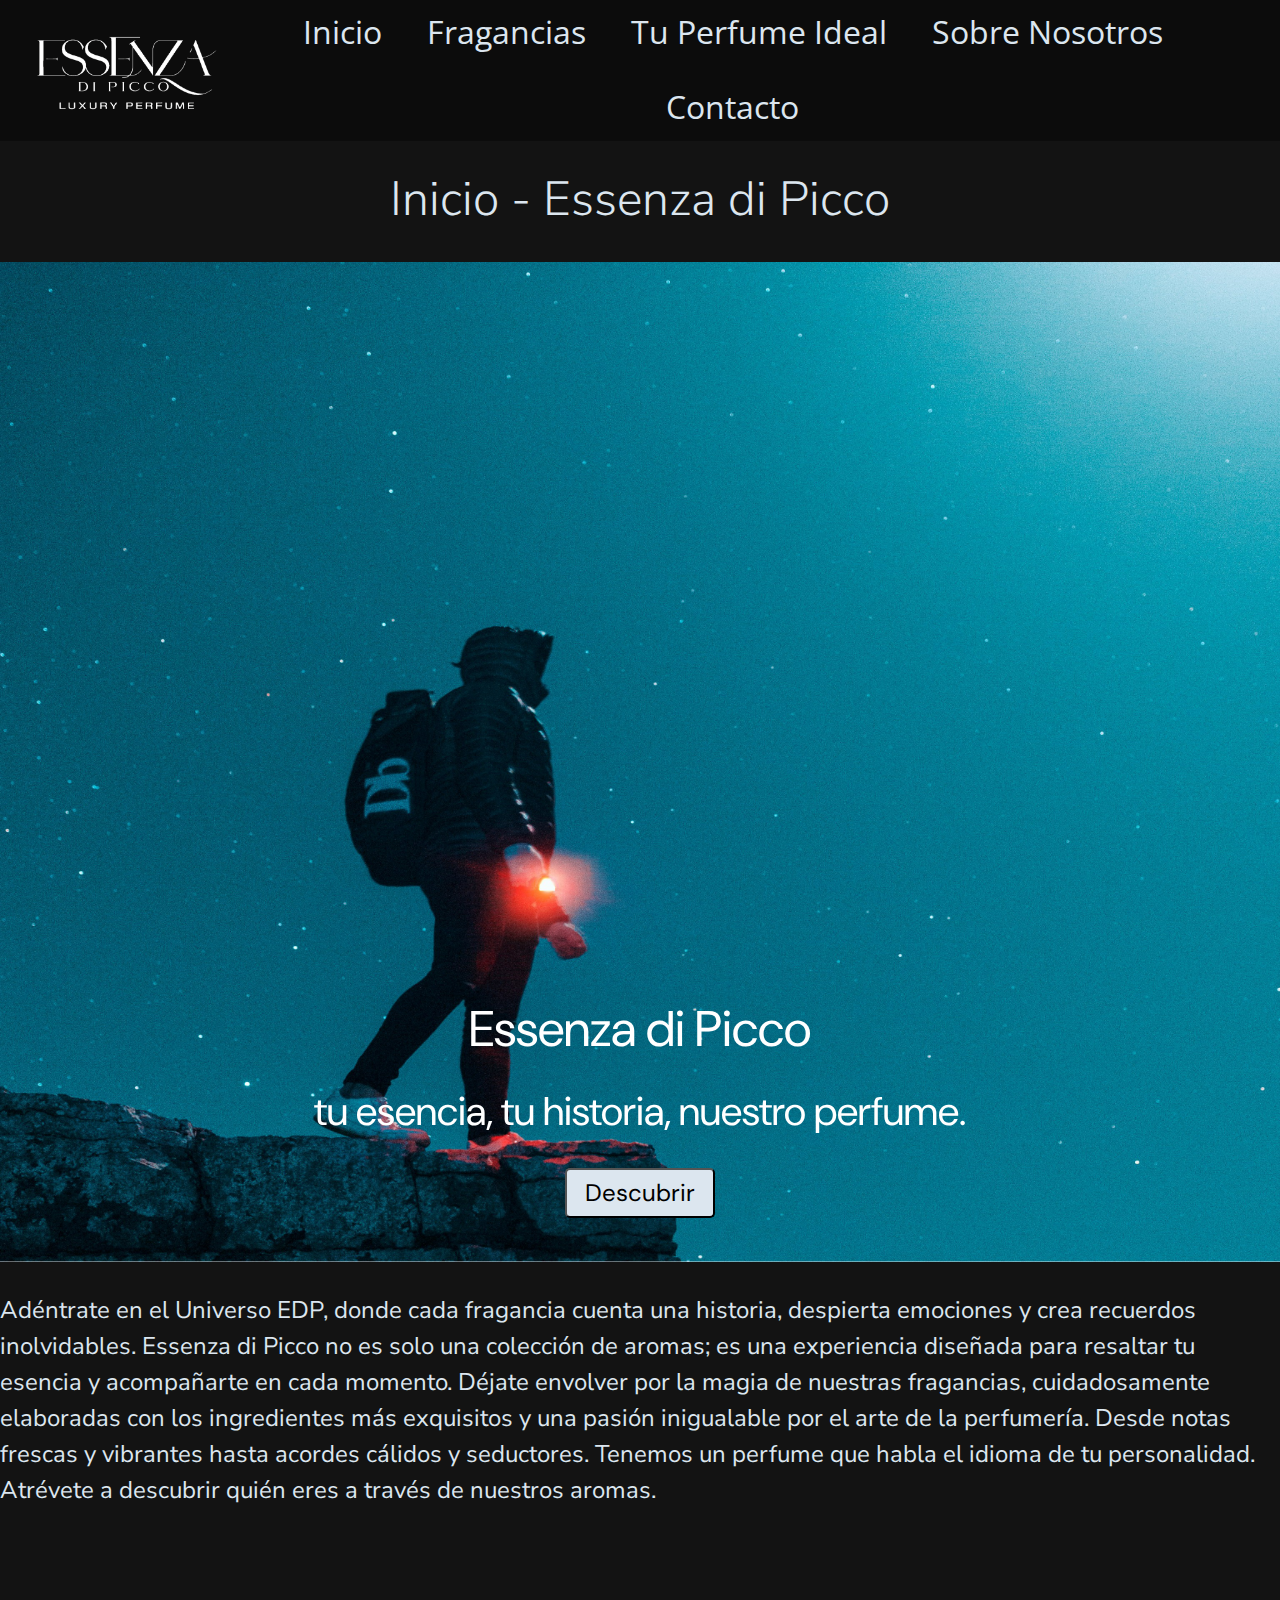
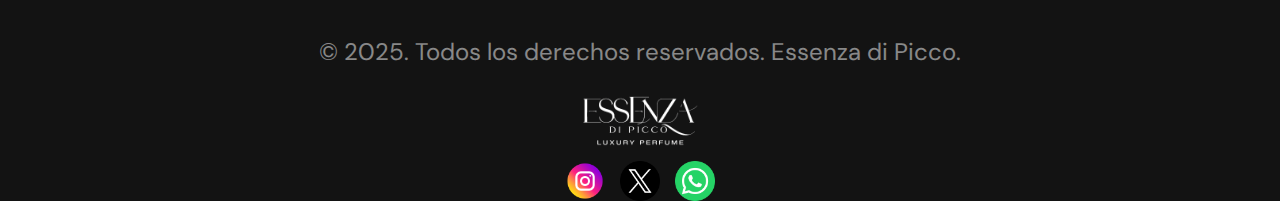
==== commit e754b76d: "Apliqué animaciones a todas las páginas" ====
--- a/index.html
+++ b/index.html
@@ -5,6 +5,10 @@
     <meta name="viewport" content="width=device-width, initial-scale=1.0">
     <!-- BOOTSTRAP -->
     <link href="https://cdn.jsdelivr.net/npm/bootstrap@5.3.3/dist/css/bootstrap.min.css" rel="stylesheet" integrity="sha384-QWTKZyjpPEjISv5WaRU9OFeRpok6YctnYmDr5pNlyT2bRjXh0JMhjY6hW+ALEwIH" crossorigin="anonymous">
+    <!-- AOS -->
+    <link href="https://unpkg.com/aos@2.3.1/dist/aos.css" rel="stylesheet">
+    <!-- ANIMATED.CSS-->
+    <link rel="stylesheet" href="https://cdnjs.cloudflare.com/ajax/libs/animate.css/4.1.1/animate.min.css"/>
     <!--CSS-->
     <link rel="stylesheet" href="./styles/style.css">
     <title>Essenza di Picco - Inicio</title>
@@ -45,12 +49,13 @@
     </header>
 
     <main>
-        
         <h1 class="h1-inicio">
             Inicio - Essenza di Picco
         </h1>
         <section class="img-container-inicio">
-            <img class="img-inicio" src="./assets/aventura.JPG" alt="Persona parada sobre una piedra mirando hacia el cielo">
+            <div data-aos="zoom-in" data-aos-duration="3000">
+                <img class="img-inicio" src="./assets/aventura.JPG" alt="Persona parada sobre una piedra mirando hacia el cielo">
+            </div>
             <p class="parrafo1-imagen">
                 Essenza di Picco
             </p>
@@ -58,38 +63,38 @@
                 tu esencia, tu historia, nuestro perfume.
             </p>
             <a href="./pages/fragancias.html">
-                <button class="boton-inicio">Descubrir</button>
+                <button class="boton-inicio animate__animated animate__fadeIn animate__delay-3s	3s">Descubrir</button>
             </a>
             <p class="parrafo-inicio">
                 Adéntrate en el Universo EDP, donde cada fragancia cuenta una historia, despierta emociones y crea recuerdos inolvidables. Essenza di Picco no es solo una colección de aromas; es una experiencia diseñada para resaltar tu esencia y acompañarte en cada momento.
                 Déjate envolver por la magia de nuestras fragancias, cuidadosamente elaboradas con los ingredientes más exquisitos y una pasión inigualable por el arte de la perfumería. Desde notas frescas y vibrantes hasta acordes cálidos y seductores. Tenemos un perfume que habla el idioma de tu personalidad.
                 Atrévete a descubrir quién eres a través de nuestros aromas.
             </p>
-            
-            <button type="button" class="btn-propio-inicio" data-bs-toggle="modal" data-bs-target="#exampleModal" data-bs-whatever="@mdo">Suscríbete</button>
+            <div data-aos="zoom-in" data-aos-duration="3000">
+                <button type="button" class="btn-propio-inicio" data-bs-toggle="modal" data-bs-target="#exampleModal" data-bs-whatever="@mdo">Suscríbete</button>
+            </div>
             <div class="modal fade" id="exampleModal" tabindex="-1" aria-labelledby="exampleModalLabel" aria-hidden="true">
-            <div class="modal-dialog">
-                <div class="modal-content">
-                <div class="modal-header">
-                    <h1 class="modal-title-propio fs-5" id="exampleModalLabel">¿Quieres estar al tanto de las novedades?</h1>
-                    <button type="button" class="btn-close" data-bs-dismiss="modal" aria-label="Close"></button>
-                </div>
-                <div class="modal-body-propio">
-                    <form>
-                    <div class="mb-3">
-                        <label for="recipient-name" class="col-form-label">Introduce tu e-mail:</label>
-                        <input type="email" class="form-control" id="recipient-name" placeholder="E-mail">
+                <div class="modal-dialog">
+                    <div class="modal-content">
+                    <div class="modal-header">
+                        <h1 class="modal-title-propio fs-5" id="exampleModalLabel">¿Quieres estar al tanto de las novedades?</h1>
+                        <button type="button" class="btn-close" data-bs-dismiss="modal" aria-label="Close"></button>
                     </div>
-                    </form>
-                </div>
-                <div class="modal-footer">
-                    <button type="button" class="btn-secundario-inicio" data-bs-dismiss="modal">Cancelar</button>
-                    <button type="button" class="btn-propio-inicio">Enviar</button>
-                </div>
+                    <div class="modal-body-propio">
+                        <form>
+                        <div class="mb-3">
+                            <label for="recipient-name" class="col-form-label">Introduce tu e-mail:</label>
+                            <input type="email" class="form-control" id="recipient-name" placeholder="E-mail">
+                        </div>
+                        </form>
+                    </div>
+                    <div class="modal-footer">
+                        <button type="button" class="btn-secundario-inicio" data-bs-dismiss="modal">Cancelar</button>
+                        <button type="button" class="btn-propio-inicio">Enviar</button>
+                    </div>
+                    </div>
                 </div>
             </div>
-            </div>
-
         </section>
     </main>
     <footer>
@@ -112,6 +117,11 @@
 
     <!-- BOOTSTRAP JS -->
     <script src="https://cdn.jsdelivr.net/npm/bootstrap@5.3.3/dist/js/bootstrap.bundle.min.js" integrity="sha384-YvpcrYf0tY3lHB60NNkmXc5s9fDVZLESaAA55NDzOxhy9GkcIdslK1eN7N6jIeHz" crossorigin="anonymous"></script>
+    <!-- AOS -->
+    <script src="https://unpkg.com/aos@2.3.1/dist/aos.js"></script>
+    <script>
+        AOS.init();
+    </script>
 </body>
 
 </html>--- a/styles/style.css
+++ b/styles/style.css
@@ -30,28 +30,48 @@
   text-align: left;
 }
 
+@media (max-width: 767px) {
+  .parrafo-inicio {
+    font-size: 24px;
+    max-width: 90%;
+  }
+}
 .parrafo1-imagen {
   font-family: "DM Sans", serif;
   font-size: 50px;
   position: absolute;
-  top: 55%;
+  top: 58%;
   left: 50%;
   transform: translate(-50%, -50%);
   color: #FFFFFF;
   text-align: center;
-}
-
+  width: 100%;
+}
+
+@media (max-width: 767px) {
+  .parrafo1-imagen {
+    font-size: 32px;
+    top: 29%;
+  }
+}
 .parrafo2-imagen {
   font-family: "DM Sans", serif;
   font-size: 40px;
   position: absolute;
-  top: 62%;
+  top: 64%;
   left: 50%;
   transform: translate(-50%, -50%);
   color: #FFFFFF;
   text-align: center;
-}
-
+  width: 100%;
+}
+
+@media (max-width: 767px) {
+  .parrafo2-imagen {
+    font-size: 24px;
+    top: 33%;
+  }
+}
 .p-fragancias {
   font-family: "Montserrat", serif;
   font-size: 24px;
@@ -61,11 +81,16 @@
   text-align: left;
 }
 
+@media (max-width: 767px) {
+  .p-fragancias {
+    max-width: 90%;
+  }
+}
 .preguntas {
   display: flex;
   flex-direction: column;
   grid-area: preguntas;
-  font-size: 32px;
+  font-size: 24px;
   padding-left: 10px;
   background-color: #131313;
   color: #dce6ef;
@@ -77,7 +102,7 @@
   justify-content: left;
   align-items: center;
   gap: 10px;
-  font-size: 32px;
+  font-size: 24px;
   margin-top: 5px;
   margin-bottom: 10px;
 }
@@ -89,7 +114,7 @@
   align-items: center;
   grid-area: mensaje;
   font-family: "Open Sans", serif;
-  font-size: 32px;
+  font-size: 24px;
 }
 
 .textarea {
@@ -123,6 +148,17 @@
   max-width: 100%;
 }
 
+@media (max-width: 767px) {
+  .p-sobre-nosotros {
+    margin: 0;
+    text-align: center;
+  }
+}
+@media (max-width: 767px) {
+  div.animacion {
+    order: 2;
+  }
+}
 .brand-logo {
   width: 180px;
   height: 75px;
@@ -141,6 +177,13 @@
   text-align: center;
 }
 
+@media (max-width: 767px) {
+  .img-inicio {
+    width: 600px;
+    height: 300px;
+    max-width: 90%;
+  }
+}
 .img-perfume {
   width: 400px;
   height: 500px;
@@ -153,17 +196,41 @@
   max-width: 50%;
 }
 
+@media (max-width: 767px) {
+  .img-texto {
+    width: 550px;
+    height: 600px;
+    max-width: 100%;
+  }
+}
 .img-perfume-ideal {
   width: 700px;
   height: 450px;
   margin-top: 70px;
-}
-
+  max-width: 100%;
+}
+
+@media (max-width: 767px) {
+  .img-perfume-ideal {
+    width: 400px;
+    height: 250px;
+    margin-top: 30px;
+  }
+}
 .img-sobre-nosotros {
   width: 500px;
   height: 400px;
 }
 
+@media (max-width: 767px) {
+  .img-sobre-nosotros {
+    order: 2;
+    max-width: 90%;
+    height: auto;
+    margin: 1rem, auto, 1.5rem, auto;
+    border-radius: 5px;
+  }
+}
 .redes-footer {
   width: 40px;
   height: 40px;
@@ -199,6 +266,30 @@
   color: rgba(255, 255, 255, 0.5137254902);
 }
 
+@media (max-width: 767px) {
+  .navbar {
+    display: flex;
+    flex-direction: column;
+    justify-content: center;
+    align-items: right;
+  }
+  .navbar ul {
+    display: flex;
+    flex-direction: column;
+    justify-content: center;
+    align-items: center;
+    padding: 0;
+    gap: 10px;
+  }
+  .navbar ul li {
+    list-style: none;
+  }
+  .navbar ul li a {
+    width: 100%;
+    text-align: center;
+    margin-top: 25px;
+  }
+}
 .boton-inicio {
   padding: 5px 15px;
   background-color: #dce6ef;
@@ -222,6 +313,14 @@
   background-color: rgb(201, 201, 201);
 }
 
+@media (max-width: 767px) {
+  .boton-inicio {
+    width: 100px;
+    height: 40px;
+    font-size: 16px;
+    top: 36.5%;
+  }
+}
 .btn-propio-inicio, .btn-secundario-inicio {
   padding: 7px 15px;
   background-color: rgb(50, 161, 93);
@@ -253,8 +352,8 @@
 .boton-perfume-ideal {
   margin: 30px;
   font-family: "DM Sans", serif;
-  font-size: 32px;
-  width: 20%;
+  font-size: 24px;
+  width: 25%;
   border-radius: 5px;
   cursor: pointer;
 }
@@ -275,6 +374,11 @@
   background-color: #8b8b8b;
 }
 
+@media (max-width: 767px) {
+  .boton-form-contacto {
+    max-width: 100%;
+  }
+}
 .btn-propio {
   font-family: "Open Sans", serif;
   font-size: 15px;
@@ -288,15 +392,24 @@
 .card-propia-sobrenosotros {
   border: none;
   max-width: 45%;
-}
-
+  border: 1px solid #131313;
+  border-radius: 1px;
+}
+
+@media (max-width: 767px) {
+  .card-propia-sobrenosotros {
+    width: 100%;
+    margin: 0;
+    order: 1;
+  }
+}
 .bg-card-propio {
   background-color: rgba(31, 31, 31, 0.9921568627);
   color: #dce6ef;
 }
 
 .card-propia {
-  border: 2px solid white;
+  border: 1px solid #FFFFFF;
   border-radius: 1px;
 }
 
@@ -325,6 +438,11 @@
   font-size: 32px;
 }
 
+@media (max-width: 767px) {
+  .form-contacto {
+    padding: 0 20px;
+  }
+}
 .input-form-contacto {
   display: inline-block;
   margin-top: 1px;
@@ -332,6 +450,11 @@
   font-size: 20px;
 }
 
+@media (max-width: 767px) {
+  .input-form-contacto {
+    width: 100%;
+  }
+}
 .modal-title-propio {
   font-family: "Open Sans", serif;
   color: #000000;
@@ -345,6 +468,11 @@
   padding-left: 5px;
 }
 
+@media (max-width: 767px) {
+  .modal-dialog {
+    margin: 1rem;
+  }
+}
 body {
   overflow-x: hidden;
   background-color: #131313;
@@ -367,6 +495,7 @@
   flex-direction: column;
   justify-content: center;
   align-items: center;
+  text-align: center;
   margin-top: 30px;
 }
 
@@ -402,11 +531,24 @@
   margin-bottom: 20px;
 }
 
+@media (max-width: 767px) {
+  .h1-contacto {
+    text-align: center;
+  }
+}
 .h-perfume-ideal {
   font-family: "DM Sans", serif;
   margin: 15px 10px 10px 10px;
 }
 
+@media (max-width: 767px) {
+  .h-perfume-ideal {
+    font-size: 32px;
+    text-align: center;
+    width: 100%;
+    margin: 15px 0;
+  }
+}
 .h-sobre-nosotros {
   font-family: "Alumni Sans Pinstripe", serif;
   font-size: 48px;
@@ -414,11 +556,24 @@
   padding-left: 10px;
 }
 
+@media (max-width: 767px) {
+  .h-sobre-nosotros {
+    margin: 0;
+    width: 100%;
+    text-align: center;
+  }
+}
 .h1-fragancias {
   text-align: center;
   margin-top: 25px;
 }
 
+@media (max-width: 767px) {
+  .h1-fragancias {
+    font-size: 32px;
+    max-width: 100%;
+  }
+}
 .h2-fragancias, .h3-fragancias {
   font-family: "Nunito Sans", serif;
   font-size: 50px;
@@ -427,6 +582,12 @@
   text-align: center;
 }
 
+@media (max-width: 767px) {
+  .h2-fragancias, .h3-fragancias {
+    font-size: 32px;
+    max-width: 100%;
+  }
+}
 .h3-nombres-perfumes {
   font-family: "Roboto", serif;
   font-style: italic;
@@ -470,6 +631,14 @@
   max-width: 90%;
 }
 
+@media (max-width: 767px) {
+  .container-fragacias-texto-img {
+    display: flex;
+    flex-direction: column;
+    justify-content: center;
+    align-items: center;
+  }
+}
 .container-img-fragancias {
   display: flex;
   flex-direction: row;
@@ -480,6 +649,11 @@
   max-width: 100%;
 }
 
+@media (max-width: 767px) {
+  .container-img-fragancias {
+    display: none;
+  }
+}
 .container-sobre-nosotros {
   display: flex;
   flex-direction: row;
@@ -489,6 +663,17 @@
   margin-top: 200px;
 }
 
+@media (max-width: 767px) {
+  .container-sobre-nosotros {
+    display: flex;
+    flex-direction: column;
+    justify-content: center;
+    align-items: center;
+    margin-top: 50px;
+    padding: 0;
+    gap: 20px;
+  }
+}
 .img-container-perfumeideal {
   text-align: center;
 }
@@ -502,6 +687,18 @@
   margin-left: 10px;
 }
 
+@media (max-width: 767px) {
+  .grid-container {
+    display: flex;
+    flex-direction: column;
+    justify-content: center;
+    align-items: center;
+    gap: 30px;
+    margin-left: 10px;
+    margin-right: 10px;
+    max-width: 100%;
+  }
+}
 .container-logos-redes {
   display: flex;
   flex-direction: row;
@@ -515,17 +712,39 @@
   align-items: left;
   width: 1000px;
 }
-
+.container .info {
+  margin-top: 100px;
+  display: flex;
+  flex-direction: column;
+  justify-content: center;
+  align-items: center;
+  font-family: "Nunito Sans", serif;
+  font-size: 24px;
+  color: #dce6ef;
+  gap: 30px;
+  max-width: 100%;
+}
+
+@media (max-width: 767px) {
+  .container {
+    width: 100%;
+    padding: 0 10px;
+  }
+  .container label {
+    text-align: left;
+    width: 100%;
+  }
+}
 .accordion {
   max-width: 90%;
 }
 
-.accordion-header button {
+.accordion .accordion-header button {
   background-color: rgba(26, 26, 26, 0.937254902);
   color: #FFFFFF;
   border: none;
 }
-.accordion-header button:hover {
+.accordion .accordion-header button:hover {
   box-shadow: none;
 }
 
@@ -538,4 +757,21 @@
   color: #dce6ef;
 }
 
+iframe {
+  border: none;
+  border-radius: 4px;
+  width: 400px;
+  height: 300px;
+}
+
+.carousel.slide {
+  display: none;
+}
+
+@media (max-width: 767px) {
+  .carousel.slide {
+    display: block;
+  }
+}
+
 /*# sourceMappingURL=style.css.map */
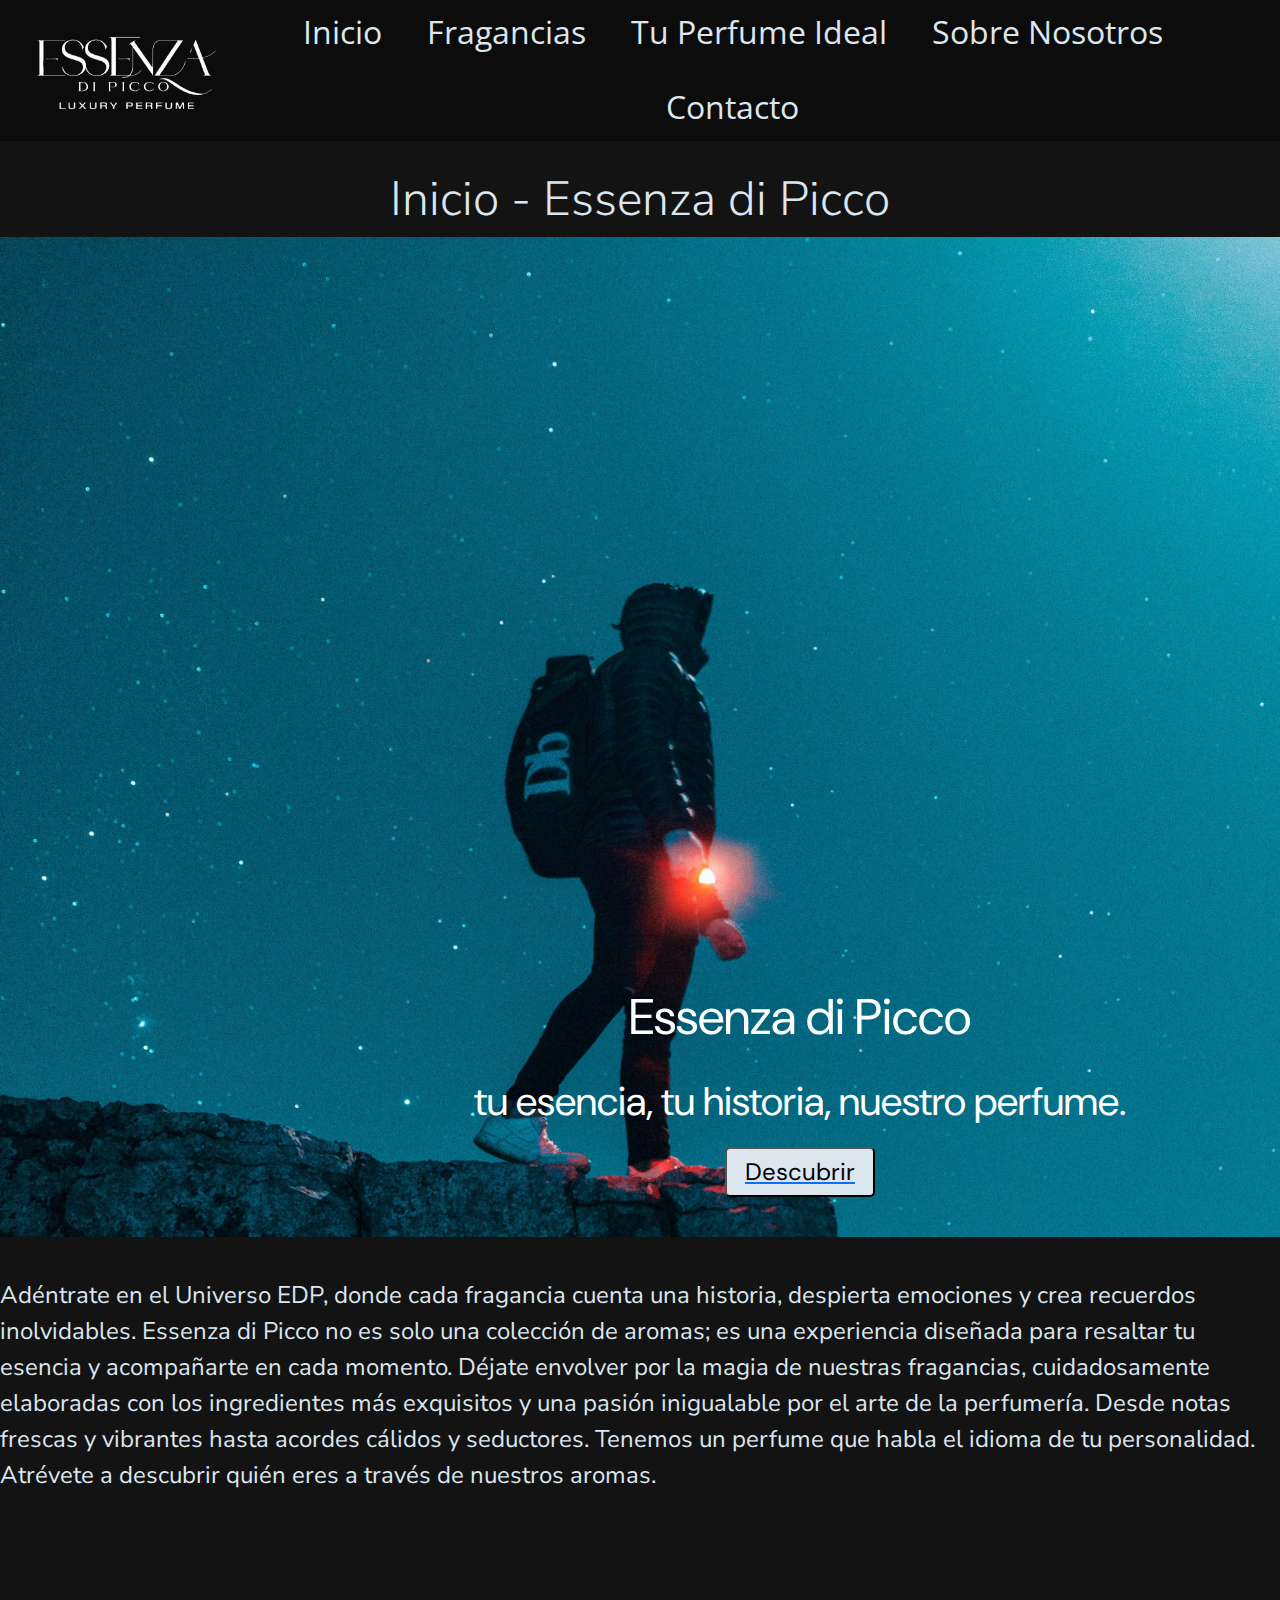
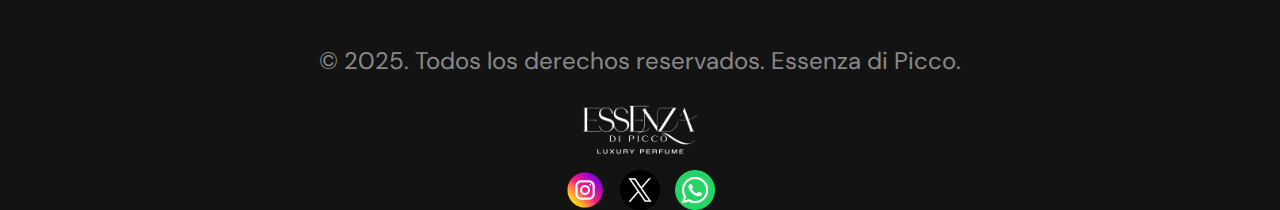
==== commit f97fa7f4: "Corregí errores estéticos" ====
--- a/index.html
+++ b/index.html
@@ -52,19 +52,20 @@
         <h1 class="h1-inicio">
             Inicio - Essenza di Picco
         </h1>
-        <section class="img-container-inicio">
-            <div data-aos="zoom-in" data-aos-duration="3000">
-                <img class="img-inicio" src="./assets/aventura.JPG" alt="Persona parada sobre una piedra mirando hacia el cielo">
+        <div data-aos="zoom-in" data-aos-duration="3000" class="img-container-inicio">
+            <div class="parrafos-boton-inicio">
+                <p class="parrafo1-imagen">
+                    Essenza di Picco
+                </p>
+                <p class="parrafo2-imagen">
+                    tu esencia, tu historia, nuestro perfume.
+                </p>
+                <a href="./pages/fragancias.html">
+                    <button class="boton-inicio animate__animated animate__fadeIn animate__delay-3s	3s">Descubrir</button>
+                </a>
             </div>
-            <p class="parrafo1-imagen">
-                Essenza di Picco
-            </p>
-            <p class="parrafo2-imagen">
-                tu esencia, tu historia, nuestro perfume.
-            </p>
-            <a href="./pages/fragancias.html">
-                <button class="boton-inicio animate__animated animate__fadeIn animate__delay-3s	3s">Descubrir</button>
-            </a>
+        </div>
+        <div class="texto-boton-inicio">
             <p class="parrafo-inicio">
                 Adéntrate en el Universo EDP, donde cada fragancia cuenta una historia, despierta emociones y crea recuerdos inolvidables. Essenza di Picco no es solo una colección de aromas; es una experiencia diseñada para resaltar tu esencia y acompañarte en cada momento.
                 Déjate envolver por la magia de nuestras fragancias, cuidadosamente elaboradas con los ingredientes más exquisitos y una pasión inigualable por el arte de la perfumería. Desde notas frescas y vibrantes hasta acordes cálidos y seductores. Tenemos un perfume que habla el idioma de tu personalidad.
@@ -73,29 +74,29 @@
             <div data-aos="zoom-in" data-aos-duration="3000">
                 <button type="button" class="btn-propio-inicio" data-bs-toggle="modal" data-bs-target="#exampleModal" data-bs-whatever="@mdo">Suscríbete</button>
             </div>
-            <div class="modal fade" id="exampleModal" tabindex="-1" aria-labelledby="exampleModalLabel" aria-hidden="true">
-                <div class="modal-dialog">
-                    <div class="modal-content">
-                    <div class="modal-header">
-                        <h1 class="modal-title-propio fs-5" id="exampleModalLabel">¿Quieres estar al tanto de las novedades?</h1>
-                        <button type="button" class="btn-close" data-bs-dismiss="modal" aria-label="Close"></button>
+        </div>
+        <div class="modal fade" id="exampleModal" tabindex="-1" aria-labelledby="exampleModalLabel" aria-hidden="true">
+            <div class="modal-dialog">
+                <div class="modal-content">
+                <div class="modal-header">
+                    <h1 class="modal-title-propio fs-5" id="exampleModalLabel">¿Quieres estar al tanto de las novedades?</h1>
+                    <button type="button" class="btn-close" data-bs-dismiss="modal" aria-label="Close"></button>
+                </div>
+                <div class="modal-body-propio">
+                    <form>
+                    <div class="mb-3">
+                        <label for="recipient-name" class="col-form-label">Introduce tu e-mail:</label>
+                        <input type="email" class="form-control" id="recipient-name" placeholder="E-mail">
                     </div>
-                    <div class="modal-body-propio">
-                        <form>
-                        <div class="mb-3">
-                            <label for="recipient-name" class="col-form-label">Introduce tu e-mail:</label>
-                            <input type="email" class="form-control" id="recipient-name" placeholder="E-mail">
-                        </div>
-                        </form>
-                    </div>
-                    <div class="modal-footer">
-                        <button type="button" class="btn-secundario-inicio" data-bs-dismiss="modal">Cancelar</button>
-                        <button type="button" class="btn-propio-inicio">Enviar</button>
-                    </div>
-                    </div>
+                    </form>
+                </div>
+                <div class="modal-footer">
+                    <button type="button" class="btn-secundario-inicio" data-bs-dismiss="modal">Cancelar</button>
+                    <button type="button" class="btn-propio-inicio">Enviar</button>
+                </div>
                 </div>
             </div>
-        </section>
+        </div>
     </main>
     <footer>
         <p class="parrafo-footer">
--- a/styles/style.css
+++ b/styles/style.css
@@ -25,8 +25,9 @@
 .parrafo-inicio {
   font-family: "Nunito Sans", serif;
   font-size: 24px;
-  margin-top: 30px;
-  width: 100%;
+  margin: 40px auto;
+  width: 100%;
+  max-width: 1600px;
   text-align: left;
 }
 
@@ -36,40 +37,26 @@
     max-width: 90%;
   }
 }
-.parrafo1-imagen {
+.parrafo1-imagen, .parrafo2-imagen {
   font-family: "DM Sans", serif;
   font-size: 50px;
-  position: absolute;
-  top: 58%;
-  left: 50%;
-  transform: translate(-50%, -50%);
   color: #FFFFFF;
   text-align: center;
   width: 100%;
 }
 
 @media (max-width: 767px) {
-  .parrafo1-imagen {
-    font-size: 32px;
-    top: 29%;
+  .parrafo1-imagen, .parrafo2-imagen {
+    font-size: 24px;
   }
 }
 .parrafo2-imagen {
-  font-family: "DM Sans", serif;
   font-size: 40px;
-  position: absolute;
-  top: 64%;
-  left: 50%;
-  transform: translate(-50%, -50%);
-  color: #FFFFFF;
-  text-align: center;
-  width: 100%;
 }
 
 @media (max-width: 767px) {
   .parrafo2-imagen {
     font-size: 24px;
-    top: 33%;
   }
 }
 .p-fragancias {
@@ -96,6 +83,12 @@
   color: #dce6ef;
 }
 
+@media (max-width: 767px) {
+  .preguntas {
+    width: 100%;
+    max-width: 500px;
+  }
+}
 .opciones {
   display: flex;
   flex-direction: row;
@@ -117,6 +110,12 @@
   font-size: 24px;
 }
 
+@media (max-width: 767px) {
+  .mensaje {
+    width: 100%;
+    max-width: 500px;
+  }
+}
 .textarea {
   width: 100%;
   height: 100%;
@@ -170,20 +169,6 @@
   height: 60px;
 }
 
-.img-inicio {
-  width: 1600px;
-  height: 1000px;
-  margin-top: 25px;
-  text-align: center;
-}
-
-@media (max-width: 767px) {
-  .img-inicio {
-    width: 600px;
-    height: 300px;
-    max-width: 90%;
-  }
-}
 .img-perfume {
   width: 400px;
   height: 500px;
@@ -201,20 +186,22 @@
     width: 550px;
     height: 600px;
     max-width: 100%;
+    min-width: 550px;
   }
 }
 .img-perfume-ideal {
   width: 700px;
   height: 450px;
   margin-top: 70px;
-  max-width: 100%;
+  width: auto;
 }
 
 @media (max-width: 767px) {
   .img-perfume-ideal {
     width: 400px;
-    height: 250px;
+    height: auto;
     margin-top: 30px;
+    max-width: 90%;
   }
 }
 .img-sobre-nosotros {
@@ -304,10 +291,6 @@
   height: 50px;
   font-family: "DM Sans", serif;
   font-size: 24px;
-  position: absolute;
-  top: 70%;
-  left: 50%;
-  transform: translate(-50%, -50%);
 }
 .boton-inicio:hover {
   background-color: rgb(201, 201, 201);
@@ -318,7 +301,6 @@
     width: 100px;
     height: 40px;
     font-size: 16px;
-    top: 36.5%;
   }
 }
 .btn-propio-inicio, .btn-secundario-inicio {
@@ -353,7 +335,8 @@
   margin: 30px;
   font-family: "DM Sans", serif;
   font-size: 24px;
-  width: 25%;
+  width: 100%;
+  max-width: 200px;
   border-radius: 5px;
   cursor: pointer;
 }
@@ -361,6 +344,12 @@
   background-color: #8b8b8b;
 }
 
+@media (max-width: 767px) {
+  .boton-perfume-ideal {
+    width: 30%;
+    max-width: 300px;
+  }
+}
 .boton-form-contacto {
   font-family: "DM Sans", serif;
   font-size: 24px;
@@ -381,7 +370,7 @@
 }
 .btn-propio {
   font-family: "Open Sans", serif;
-  font-size: 15px;
+  font-size: 16px;
   font-weight: 400;
   color: #FFFFFF;
   padding: 7px;
@@ -598,21 +587,41 @@
 .img-container-inicio {
   display: flex;
   flex-direction: column;
-  justify-content: center;
-  align-items: center;
-  position: relative;
+  justify-content: flex-end;
+  align-items: center;
+  width: 1600px;
+  height: 1000px;
   text-align: center;
-  width: 100%;
-  max-width: 1600px;
+  background-image: url("../../../assets/aventura.JPG");
+  background-size: cover;
+  background-position: center;
+  background-repeat: no-repeat;
   margin: 0 auto;
-}
-
-.container-sobreimagen-inicio {
+  padding-bottom: 40px;
+}
+
+@media (max-width: 767px) {
+  .img-container-inicio {
+    width: 600px;
+    height: 300px;
+    max-width: 90%;
+    padding-bottom: 10px;
+  }
+}
+.parrafos-boton-inicio {
+  display: flex;
+  flex-direction: column;
+  justify-content: center;
+  align-items: center;
+}
+
+.texto-boton-inicio {
   display: flex;
   flex-direction: column;
   justify-content: center;
   align-items: center;
   text-align: center;
+  width: 100%;
 }
 
 .container-texto-fragancias {
@@ -637,6 +646,7 @@
     flex-direction: column;
     justify-content: center;
     align-items: center;
+    max-width: 100%;
   }
 }
 .container-img-fragancias {
@@ -678,6 +688,11 @@
   text-align: center;
 }
 
+@media (max-width: 767px) {
+  .img-container-perfumeideal {
+    width: 100%;
+  }
+}
 .grid-container {
   display: grid;
   grid-template-columns: 1fr 1fr;
@@ -696,7 +711,9 @@
     gap: 30px;
     margin-left: 10px;
     margin-right: 10px;
-    max-width: 100%;
+    width: 100%;
+    padding: 0 10px;
+    margin: 0 auto;
   }
 }
 .container-logos-redes {
@@ -771,6 +788,9 @@
 @media (max-width: 767px) {
   .carousel.slide {
     display: block;
+    width: 100%;
+    max-width: 100%;
+    margin: 0 auto;
   }
 }
 
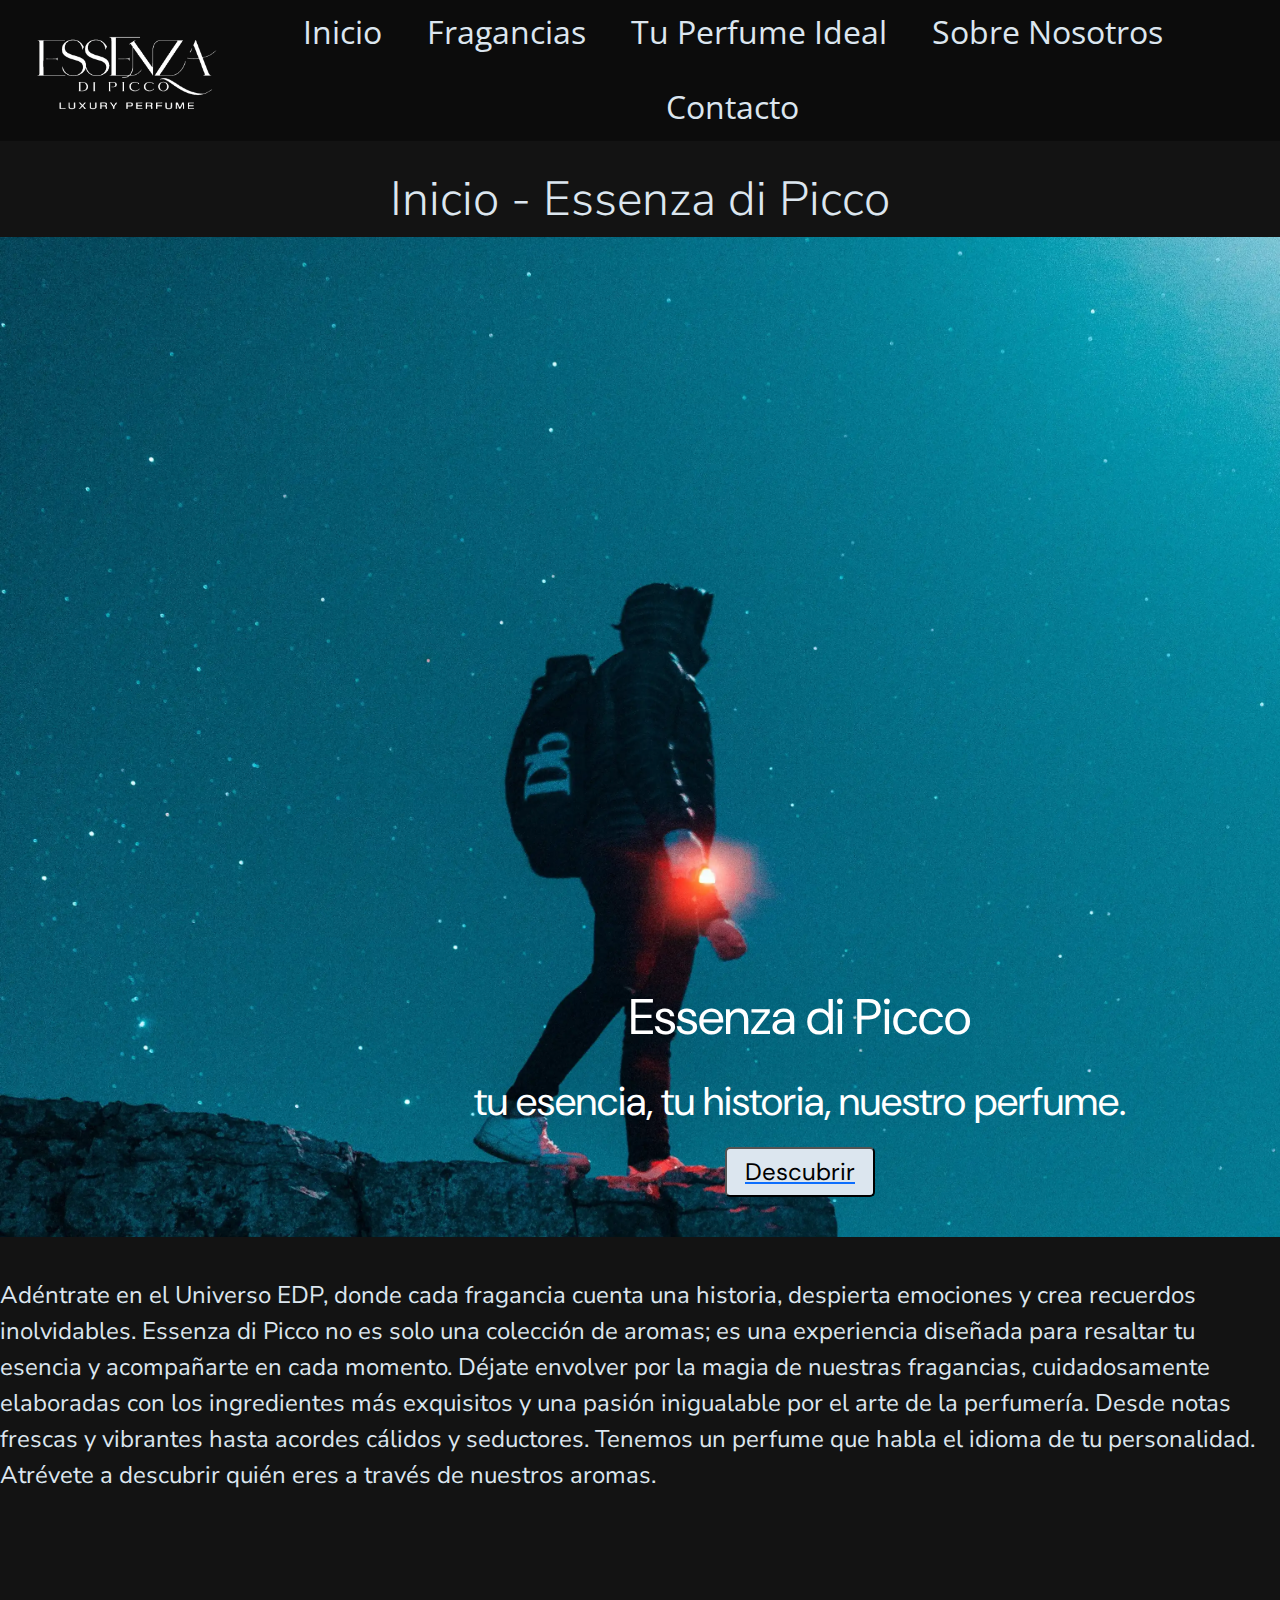
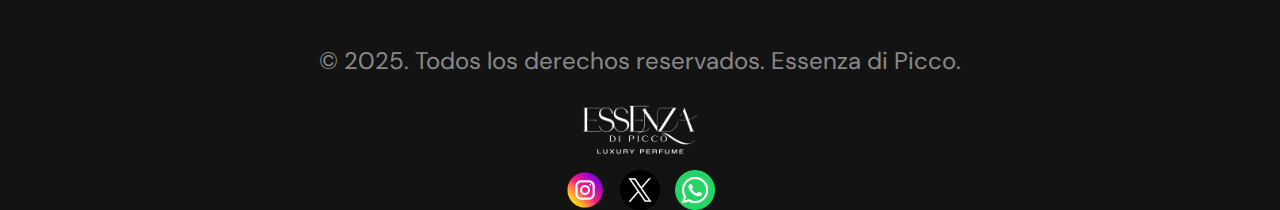
==== commit 97695476: "Apliqué técnicas de SEO. Reduje la cantidad de archivos en components de sass. Reduje la cantidad de" ====
--- a/index.html
+++ b/index.html
@@ -3,6 +3,8 @@
 <head>
     <meta charset="UTF-8">
     <meta name="viewport" content="width=device-width, initial-scale=1.0">
+    <meta name="keywords" content="perfumes de lujo, fragancias exclusivas, aromas sofisticados, perfumería de autor, Essenza di Picco, mejores perfumes, elegancia en perfumes">
+    <meta name="description" content="Descubre el arte de la perfumería de lujo con Essenza di Picco. Fragancias exclusivas diseñadas para reflejar tu esencia y acompañarte en cada momento.">
     <!-- BOOTSTRAP -->
     <link href="https://cdn.jsdelivr.net/npm/bootstrap@5.3.3/dist/css/bootstrap.min.css" rel="stylesheet" integrity="sha384-QWTKZyjpPEjISv5WaRU9OFeRpok6YctnYmDr5pNlyT2bRjXh0JMhjY6hW+ALEwIH" crossorigin="anonymous">
     <!-- AOS -->
--- a/styles/style.css
+++ b/styles/style.css
@@ -31,12 +31,6 @@
   text-align: left;
 }
 
-@media (max-width: 767px) {
-  .parrafo-inicio {
-    font-size: 24px;
-    max-width: 90%;
-  }
-}
 .parrafo1-imagen, .parrafo2-imagen {
   font-family: "DM Sans", serif;
   font-size: 50px;
@@ -45,18 +39,20 @@
   width: 100%;
 }
 
-@media (max-width: 767px) {
+.parrafo2-imagen {
+  font-size: 40px;
+}
+
+@media (max-width: 767px) {
+  .parrafo-inicio {
+    font-size: 16px;
+    max-width: 90%;
+  }
   .parrafo1-imagen, .parrafo2-imagen {
     font-size: 24px;
   }
-}
-.parrafo2-imagen {
-  font-size: 40px;
-}
-
-@media (max-width: 767px) {
   .parrafo2-imagen {
-    font-size: 24px;
+    font-size: 16px;
   }
 }
 .p-fragancias {
@@ -68,11 +64,13 @@
   text-align: left;
 }
 
-@media (max-width: 767px) {
-  .p-fragancias {
-    max-width: 90%;
-  }
-}
+.p-sobre-nosotros {
+  font-family: "Roboto Mono", serif;
+  font-size: 24px;
+  padding-left: 7px;
+  max-width: 100%;
+}
+
 .preguntas {
   display: flex;
   flex-direction: column;
@@ -83,19 +81,13 @@
   color: #dce6ef;
 }
 
-@media (max-width: 767px) {
-  .preguntas {
-    width: 100%;
-    max-width: 500px;
-  }
-}
 .opciones {
   display: flex;
   flex-direction: row;
   justify-content: left;
   align-items: center;
   gap: 10px;
-  font-size: 24px;
+  font-size: 16px;
   margin-top: 5px;
   margin-bottom: 10px;
 }
@@ -110,12 +102,6 @@
   font-size: 24px;
 }
 
-@media (max-width: 767px) {
-  .mensaje {
-    width: 100%;
-    max-width: 500px;
-  }
-}
 .textarea {
   width: 100%;
   height: 100%;
@@ -140,22 +126,36 @@
   cursor: pointer;
 }
 
-.p-sobre-nosotros {
-  font-family: "Roboto Mono", serif;
-  font-size: 24px;
-  padding-left: 7px;
-  max-width: 100%;
-}
-
-@media (max-width: 767px) {
+@media (max-width: 767px) {
+  .p-fragancias {
+    font-size: 16px;
+    max-width: 90%;
+  }
   .p-sobre-nosotros {
+    font-size: 16px;
     margin: 0;
     text-align: center;
-  }
-}
-@media (max-width: 767px) {
+    padding: 5px 2px;
+  }
   div.animacion {
     order: 2;
+  }
+  .preguntas {
+    width: 100%;
+    max-width: 500px;
+    font-size: 16px;
+    padding-right: 10px;
+  }
+  .mensaje {
+    font-size: 16px;
+    width: 100%;
+    max-width: 500px;
+  }
+  .textarea {
+    font-size: 16px;
+  }
+  .pregunta-textarea {
+    font-size: 16px;
   }
 }
 .brand-logo {
@@ -178,17 +178,9 @@
   width: 700px;
   height: 700px;
   border-radius: 8px;
-  max-width: 50%;
-}
-
-@media (max-width: 767px) {
-  .img-texto {
-    width: 550px;
-    height: 600px;
-    max-width: 100%;
-    min-width: 550px;
-  }
-}
+  max-width: 90%;
+}
+
 .img-perfume-ideal {
   width: 700px;
   height: 450px;
@@ -196,33 +188,52 @@
   width: auto;
 }
 
-@media (max-width: 767px) {
+.img-sobre-nosotros {
+  width: 500px;
+  height: 400px;
+}
+
+.redes-footer {
+  width: 40px;
+  height: 40px;
+}
+
+@media (max-width: 767px) {
+  .brand-logo {
+    width: 110px;
+    height: 50px;
+  }
+  .hamburguesa-logo {
+    width: 45px;
+    height: 45px;
+  }
+  .img-perfume {
+    width: 300px;
+    height: 400px;
+    width: 100%;
+    max-width: 300px;
+  }
+  .img-texto {
+    width: 400px;
+    height: 500px;
+    width: 100%;
+    max-width: 400px;
+  }
   .img-perfume-ideal {
     width: 400px;
     height: auto;
     margin-top: 30px;
     max-width: 90%;
   }
-}
-.img-sobre-nosotros {
-  width: 500px;
-  height: 400px;
-}
-
-@media (max-width: 767px) {
   .img-sobre-nosotros {
+    width: 350px;
+    height: 300px;
     order: 2;
-    max-width: 90%;
-    height: auto;
-    margin: 1rem, auto, 1.5rem, auto;
+    width: 100%;
+    max-width: 350px;
     border-radius: 5px;
   }
 }
-.redes-footer {
-  width: 40px;
-  height: 40px;
-}
-
 .navbar {
   display: flex;
   flex-direction: row;
@@ -266,7 +277,7 @@
     justify-content: center;
     align-items: center;
     padding: 0;
-    gap: 10px;
+    gap: 1px;
   }
   .navbar ul li {
     list-style: none;
@@ -275,6 +286,7 @@
     width: 100%;
     text-align: center;
     margin-top: 25px;
+    font-size: 16px;
   }
 }
 .boton-inicio {
@@ -296,13 +308,6 @@
   background-color: rgb(201, 201, 201);
 }
 
-@media (max-width: 767px) {
-  .boton-inicio {
-    width: 100px;
-    height: 40px;
-    font-size: 16px;
-  }
-}
 .btn-propio-inicio, .btn-secundario-inicio {
   padding: 7px 15px;
   background-color: rgb(50, 161, 93);
@@ -344,12 +349,6 @@
   background-color: #8b8b8b;
 }
 
-@media (max-width: 767px) {
-  .boton-perfume-ideal {
-    width: 30%;
-    max-width: 300px;
-  }
-}
 .boton-form-contacto {
   font-family: "DM Sans", serif;
   font-size: 24px;
@@ -363,11 +362,6 @@
   background-color: #8b8b8b;
 }
 
-@media (max-width: 767px) {
-  .boton-form-contacto {
-    max-width: 100%;
-  }
-}
 .btn-propio {
   font-family: "Open Sans", serif;
   font-size: 16px;
@@ -378,6 +372,24 @@
   background-color: #000000;
 }
 
+@media (max-width: 767px) {
+  .boton-inicio {
+    width: 100px;
+    height: 40px;
+    font-size: 16px;
+  }
+  .boton-perfume-ideal {
+    font-size: 16px;
+    width: 30%;
+    height: 35px;
+    max-width: 300px;
+  }
+  .boton-form-contacto {
+    font-size: 16px;
+    width: 100%;
+    max-width: 300px;
+  }
+}
 .card-propia-sobrenosotros {
   border: none;
   max-width: 45%;
@@ -404,7 +416,6 @@
 
 .form-perfume-ideal {
   font-family: "Open Sans", serif;
-  font-size: 24px;
 }
 
 .input-form-perfume-ideal {
@@ -427,11 +438,6 @@
   font-size: 32px;
 }
 
-@media (max-width: 767px) {
-  .form-contacto {
-    padding: 0 20px;
-  }
-}
 .input-form-contacto {
   display: inline-block;
   margin-top: 1px;
@@ -440,42 +446,34 @@
 }
 
 @media (max-width: 767px) {
+  .input-form-perfume-ideal {
+    font-size: 16px;
+  }
+  .form-contacto {
+    font-size: 16px;
+    width: 100%;
+    max-width: 600px;
+  }
   .input-form-contacto {
-    width: 100%;
-  }
-}
-.modal-title-propio {
-  font-family: "Open Sans", serif;
-  color: #000000;
-}
-
-.modal-body-propio {
-  font-family: "Open Sans", serif;
-  font-size: 24px;
-  font-weight: 100;
-  color: #000000;
-  padding-left: 5px;
-}
-
-@media (max-width: 767px) {
-  .modal-dialog {
-    margin: 1rem;
-  }
-}
-body {
+    font-size: 16px;
+    width: 350px;
+    max-width: 350px;
+  }
+}
+html, body {
   overflow-x: hidden;
   background-color: #131313;
 }
 
+main {
+  color: #dce6ef;
+}
+
 header {
   display: flex;
   justify-content: center;
   width: 100%;
   background-color: #0c0c0c;
-  color: #dce6ef;
-}
-
-main {
   color: #dce6ef;
 }
 
@@ -501,6 +499,11 @@
   font-size: 24px;
 }
 
+@media (max-width: 767px) {
+  .parrafo-footer {
+    font-size: 16px;
+  }
+}
 h1 {
   font-family: "Nunito Sans", serif;
   font-size: 48px;
@@ -520,24 +523,11 @@
   margin-bottom: 20px;
 }
 
-@media (max-width: 767px) {
-  .h1-contacto {
-    text-align: center;
-  }
-}
 .h-perfume-ideal {
   font-family: "DM Sans", serif;
   margin: 15px 10px 10px 10px;
 }
 
-@media (max-width: 767px) {
-  .h-perfume-ideal {
-    font-size: 32px;
-    text-align: center;
-    width: 100%;
-    margin: 15px 0;
-  }
-}
 .h-sobre-nosotros {
   font-family: "Alumni Sans Pinstripe", serif;
   font-size: 48px;
@@ -545,24 +535,11 @@
   padding-left: 10px;
 }
 
-@media (max-width: 767px) {
-  .h-sobre-nosotros {
-    margin: 0;
-    width: 100%;
-    text-align: center;
-  }
-}
 .h1-fragancias {
   text-align: center;
   margin-top: 25px;
 }
 
-@media (max-width: 767px) {
-  .h1-fragancias {
-    font-size: 32px;
-    max-width: 100%;
-  }
-}
 .h2-fragancias, .h3-fragancias {
   font-family: "Nunito Sans", serif;
   font-size: 50px;
@@ -571,12 +548,6 @@
   text-align: center;
 }
 
-@media (max-width: 767px) {
-  .h2-fragancias, .h3-fragancias {
-    font-size: 32px;
-    max-width: 100%;
-  }
-}
 .h3-nombres-perfumes {
   font-family: "Roboto", serif;
   font-style: italic;
@@ -584,6 +555,39 @@
   margin-top: 15px;
 }
 
+@media (max-width: 767px) {
+  .h1-inicio {
+    font-size: 32px;
+  }
+  .h1-contacto {
+    font-size: 24px;
+    text-align: center;
+  }
+  .h-perfume-ideal {
+    font-size: 24px;
+    text-align: center;
+    width: 100%;
+    margin: 15px 0;
+  }
+  .h-sobre-nosotros {
+    font-size: 40px;
+    margin: 0;
+    width: 100%;
+    text-align: center;
+    padding: 5px;
+  }
+  .h1-fragancias {
+    font-size: 24px;
+    max-width: 100%;
+  }
+  .h2-fragancias, .h3-fragancias {
+    font-size: 24px;
+    max-width: 100%;
+  }
+  .h3-nombres-perfumes {
+    font-size: 24px;
+  }
+}
 .img-container-inicio {
   display: flex;
   flex-direction: column;
@@ -592,7 +596,7 @@
   width: 1600px;
   height: 1000px;
   text-align: center;
-  background-image: url("../../../assets/aventura.JPG");
+  background-image: url("../assets/aventura.webp");
   background-size: cover;
   background-position: center;
   background-repeat: no-repeat;
@@ -600,6 +604,96 @@
   padding-bottom: 40px;
 }
 
+.parrafos-boton-inicio {
+  display: flex;
+  flex-direction: column;
+  justify-content: center;
+  align-items: center;
+}
+
+.texto-boton-inicio {
+  display: flex;
+  flex-direction: column;
+  justify-content: center;
+  align-items: center;
+  text-align: center;
+  width: 100%;
+}
+
+.container-texto-fragancias {
+  display: flex;
+  flex-direction: column;
+  margin-left: 15px;
+  width: 100%;
+}
+
+.container-fragacias-texto-img {
+  display: flex;
+  flex-direction: row;
+  justify-content: space-around;
+  align-items: center;
+  text-align: left;
+  max-width: 90%;
+}
+
+.container-img-fragancias {
+  display: flex;
+  flex-direction: row;
+  justify-content: space-around;
+  align-items: center;
+  flex-wrap: wrap;
+  margin-top: 35px;
+  max-width: 100%;
+}
+
+.container-sobre-nosotros {
+  display: flex;
+  flex-direction: row;
+  justify-content: space-around;
+  align-items: center;
+  width: 100%;
+  margin-top: 200px;
+}
+
+.img-container-perfumeideal {
+  text-align: center;
+}
+
+.grid-container {
+  display: grid;
+  grid-template-columns: 1fr 1fr;
+  grid-template-rows: auto;
+  grid-template-areas: "preguntas mensaje";
+  gap: 20px;
+  margin-left: 10px;
+}
+
+.container-logos-redes {
+  display: flex;
+  flex-direction: row;
+  gap: 15px;
+}
+
+.container {
+  display: flex;
+  flex-direction: column;
+  justify-content: center;
+  align-items: left;
+  width: 1000px;
+}
+.container .info {
+  margin-top: 100px;
+  display: flex;
+  flex-direction: column;
+  justify-content: center;
+  align-items: center;
+  font-family: "Nunito Sans", serif;
+  font-size: 16px;
+  color: #dce6ef;
+  gap: 30px;
+  max-width: 100%;
+}
+
 @media (max-width: 767px) {
   .img-container-inicio {
     width: 600px;
@@ -607,40 +701,9 @@
     max-width: 90%;
     padding-bottom: 10px;
   }
-}
-.parrafos-boton-inicio {
-  display: flex;
-  flex-direction: column;
-  justify-content: center;
-  align-items: center;
-}
-
-.texto-boton-inicio {
-  display: flex;
-  flex-direction: column;
-  justify-content: center;
-  align-items: center;
-  text-align: center;
-  width: 100%;
-}
-
-.container-texto-fragancias {
-  display: flex;
-  flex-direction: column;
-  margin-left: 15px;
-  width: 100%;
-}
-
-.container-fragacias-texto-img {
-  display: flex;
-  flex-direction: row;
-  justify-content: space-around;
-  align-items: center;
-  text-align: left;
-  max-width: 90%;
-}
-
-@media (max-width: 767px) {
+  .container-texto-fragancias {
+    margin: 0;
+  }
   .container-fragacias-texto-img {
     display: flex;
     flex-direction: column;
@@ -648,32 +711,9 @@
     align-items: center;
     max-width: 100%;
   }
-}
-.container-img-fragancias {
-  display: flex;
-  flex-direction: row;
-  justify-content: space-around;
-  align-items: center;
-  flex-wrap: wrap;
-  margin-top: 35px;
-  max-width: 100%;
-}
-
-@media (max-width: 767px) {
   .container-img-fragancias {
     display: none;
   }
-}
-.container-sobre-nosotros {
-  display: flex;
-  flex-direction: row;
-  justify-content: space-around;
-  align-items: center;
-  width: 100%;
-  margin-top: 200px;
-}
-
-@media (max-width: 767px) {
   .container-sobre-nosotros {
     display: flex;
     flex-direction: column;
@@ -683,26 +723,9 @@
     padding: 0;
     gap: 20px;
   }
-}
-.img-container-perfumeideal {
-  text-align: center;
-}
-
-@media (max-width: 767px) {
   .img-container-perfumeideal {
     width: 100%;
   }
-}
-.grid-container {
-  display: grid;
-  grid-template-columns: 1fr 1fr;
-  grid-template-rows: auto;
-  grid-template-areas: "preguntas mensaje";
-  gap: 20px;
-  margin-left: 10px;
-}
-
-@media (max-width: 767px) {
   .grid-container {
     display: flex;
     flex-direction: column;
@@ -715,34 +738,6 @@
     padding: 0 10px;
     margin: 0 auto;
   }
-}
-.container-logos-redes {
-  display: flex;
-  flex-direction: row;
-  gap: 15px;
-}
-
-.container {
-  display: flex;
-  flex-direction: column;
-  justify-content: center;
-  align-items: left;
-  width: 1000px;
-}
-.container .info {
-  margin-top: 100px;
-  display: flex;
-  flex-direction: column;
-  justify-content: center;
-  align-items: center;
-  font-family: "Nunito Sans", serif;
-  font-size: 24px;
-  color: #dce6ef;
-  gap: 30px;
-  max-width: 100%;
-}
-
-@media (max-width: 767px) {
   .container {
     width: 100%;
     padding: 0 10px;
@@ -772,6 +767,23 @@
 .accordion-body {
   background-color: #000000;
   color: #dce6ef;
+}
+
+.carousel.slide {
+  display: none;
+}
+
+.modal-title-propio {
+  font-family: "Open Sans", serif;
+  color: #000000;
+}
+
+.modal-body-propio {
+  font-family: "Open Sans", serif;
+  font-size: 24px;
+  font-weight: 100;
+  color: #000000;
+  padding-left: 5px;
 }
 
 iframe {
@@ -781,17 +793,23 @@
   height: 300px;
 }
 
-.carousel.slide {
-  display: none;
-}
-
-@media (max-width: 767px) {
+@media (max-width: 767px) {
+  .accordion {
+    width: 100%;
+    max-width: 100%;
+    margin: 0 auto;
+  }
+  .accordion-item {
+    border: 1px solid black;
+  }
   .carousel.slide {
     display: block;
     width: 100%;
-    max-width: 100%;
     margin: 0 auto;
   }
+  .modal-dialog {
+    margin: 1rem;
+  }
 }
 
 /*# sourceMappingURL=style.css.map */
